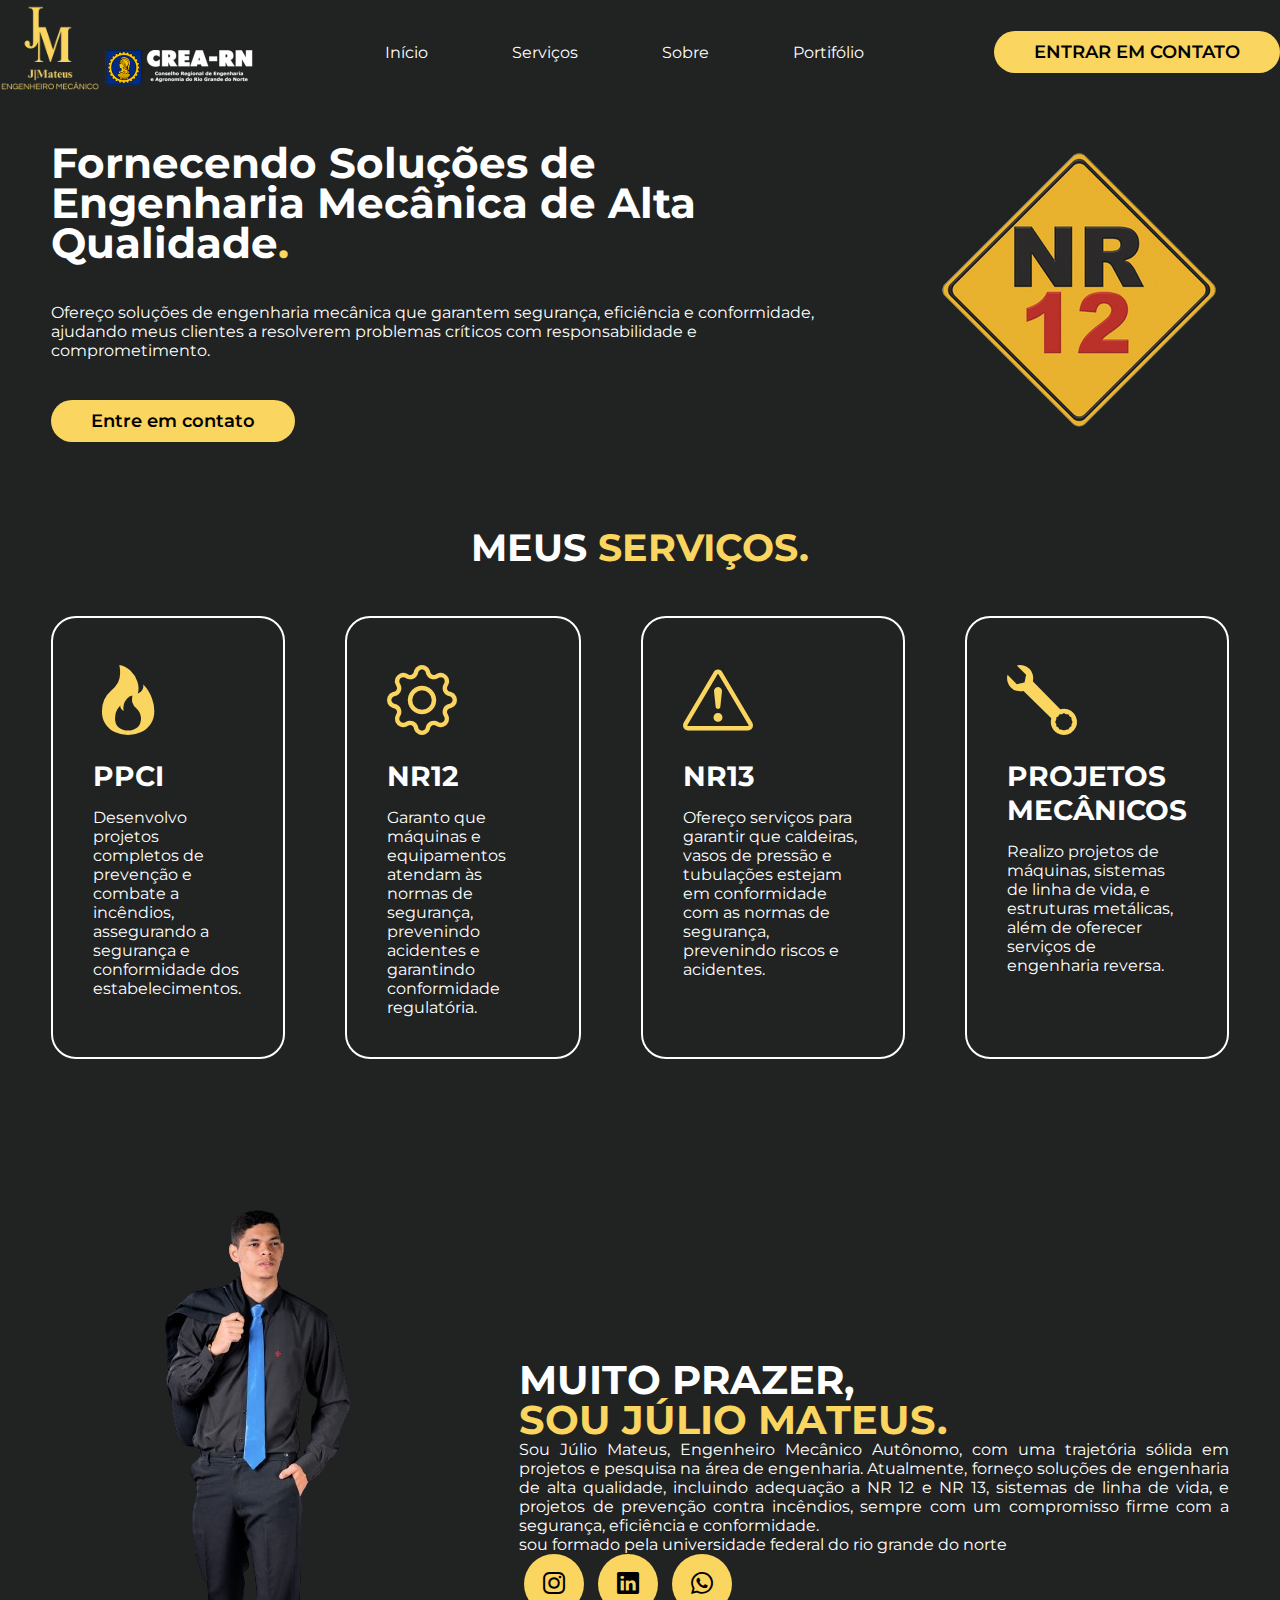
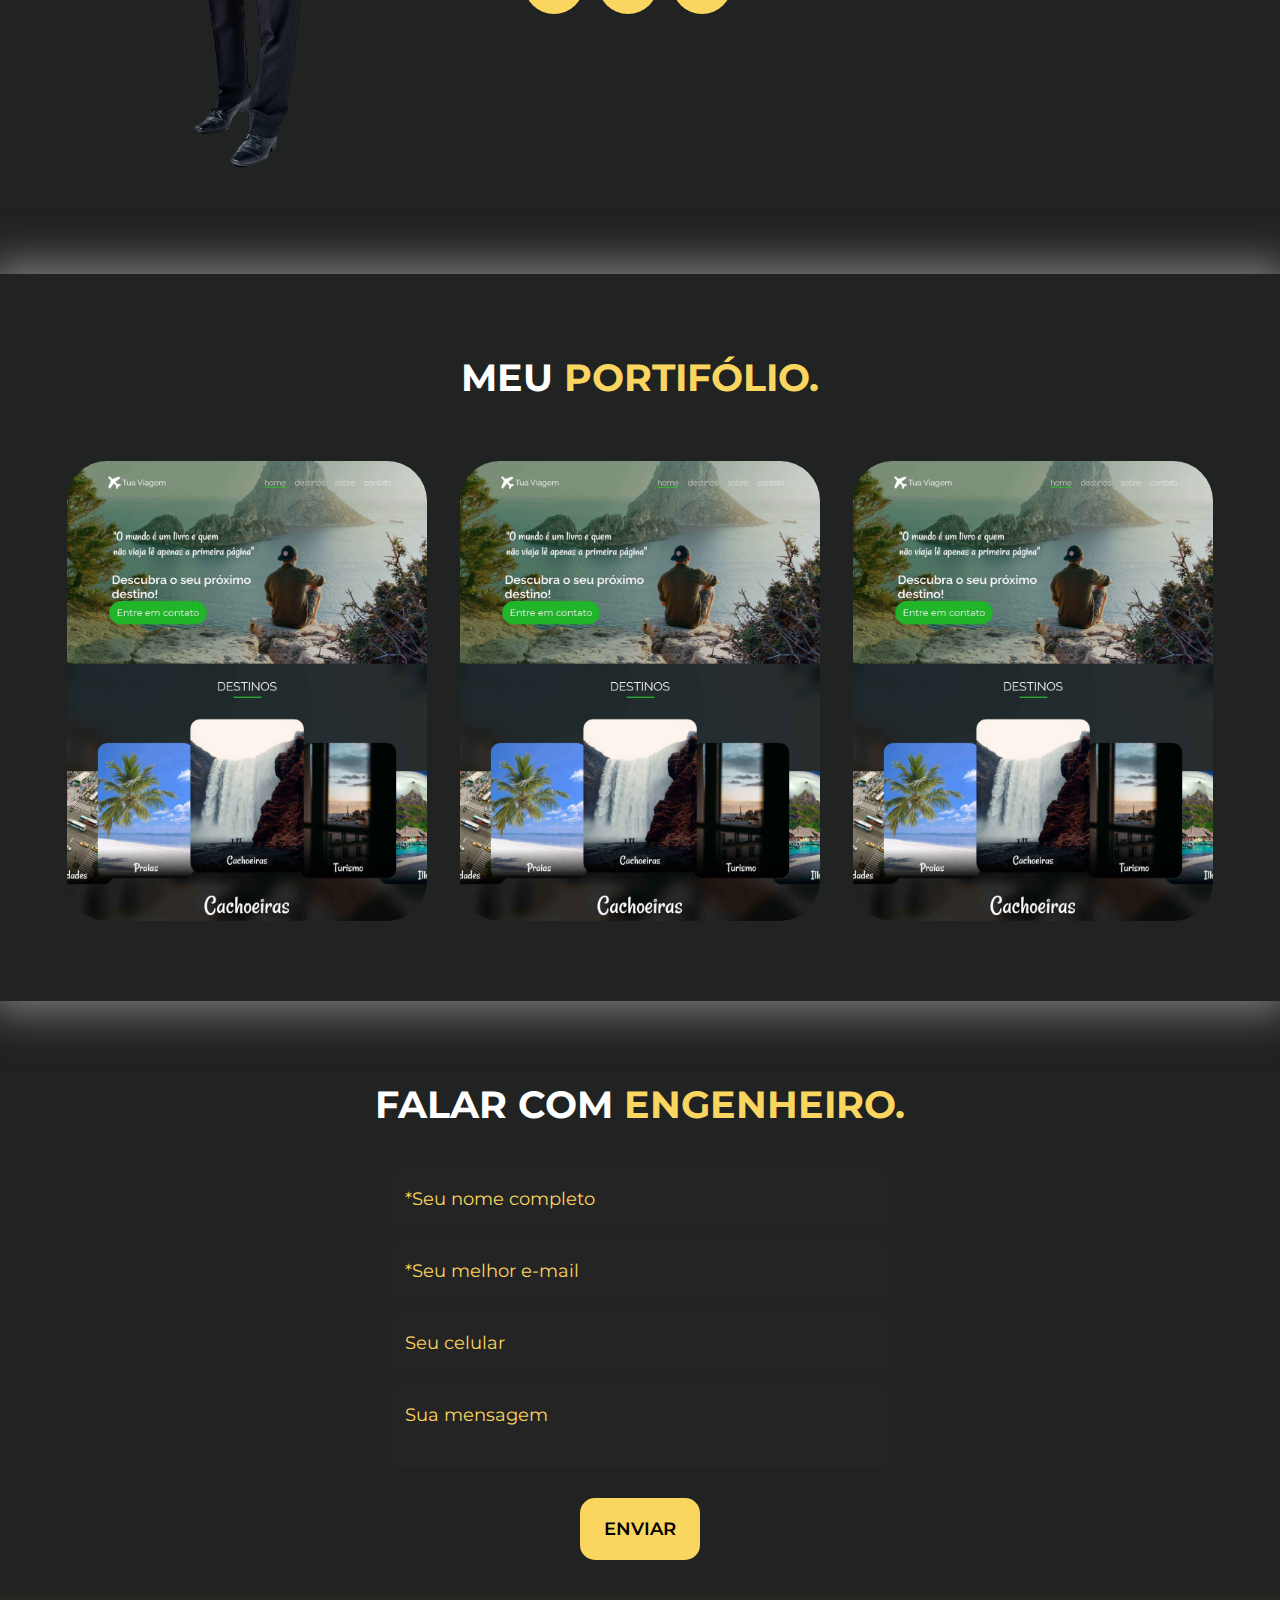
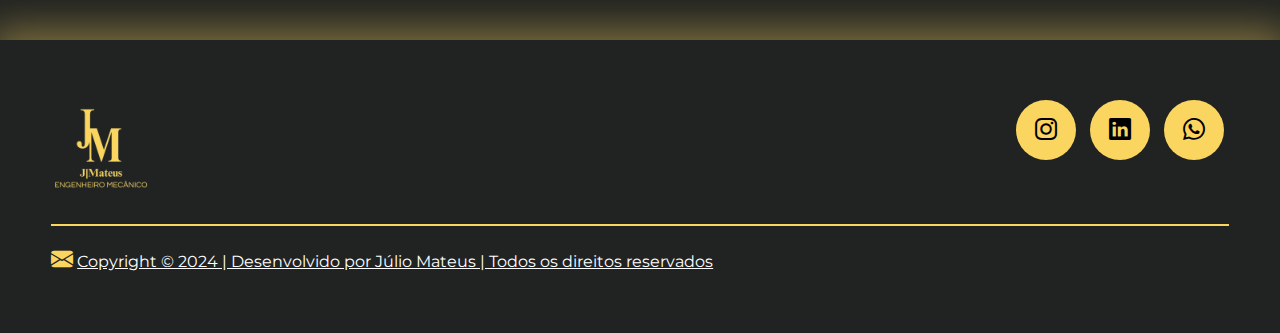
==== index.html @ b4b7c7a4 "upload de arquivos do site" ====
<!DOCTYPE html>
<html lang="pt-br">
<head>
    <meta charset="UTF-8">
    <meta name="viewport" content="width=device-width, initial-scale=1.0">
    <!-- GOOGLE FONTS -->
    <link rel="preconnect" href="https://fonts.googleapis.com">
    <link rel="preconnect" href="https://fonts.gstatic.com" crossorigin>
    <link href="https://fonts.googleapis.com/css2?family=Montserrat:ital,wght@0,100..900;1,100..900&display=swap" rel="stylesheet">
    <link rel="shotcut icon" href="images/logo.png">

    <!-- FIM GOOGLE FONTS-->
    <!-- BOOTSTRAP ICONS-->
    <link rel="stylesheet" href="https://cdn.jsdelivr.net/npm/bootstrap-icons@1.11.3/font/bootstrap-icons.min.css">
    <!-- FIM BOOTSTRAP ICONS-->




    <link rel="stylesheet" href="style.css">
    <title>Engenheiro julio</title>
</head>
<body>
    <header>
        <div class="interface">
            <div class="logo">
                <a href="#">
                    <img src="images/logo.png" alt="Logo de engenheiro julio" width="100px">
                </a>
                <a href="#">
                    <img src="images/logocreabranca.png" alt="crea" width="150px">
                </a>


            </div><!--logo-->


            <nav class = "menu-desktop">
                <ul>
                    <li><a href="#INICIO">Início</a></li>
                    <li><a href="#SERVICOS">Serviços</a></li>
                    <li><a href="#SOBRE">Sobre</a></li>
                    <li><a href="#PORTIFOLIO">Portifólio</a></li>
                    

                </ul>


            </nav>
            <div class="btn-contato">

                <a href="https://wa.me/5584988782069">

                    <button>ENTRAR EM CONTATO</button>
                </a>
                
            </div>


        </div><!--!interface-->
    </header>


    <main>

        
        <section class="topo-do-site" id="INICIO">

            <div class="interface">
                <div class="flex">
                    <div class="txt-topo-site">
                        <h1>Fornecendo Soluções de Engenharia Mecânica de Alta Qualidade<span>.</span></h1>
                        <p>Ofereço soluções de engenharia mecânica que garantem segurança, eficiência e conformidade,
                             ajudando meus clientes a resolverem problemas críticos com responsabilidade e comprometimento.</p>

                        <div class="btn-contato">
                            <a href="contato_forms.html">


                                <button>Entre em contato</button>
                            </a>
                        </div> <!-- btn contato-->




                    </div><!-- txt topo site-->
                    <div class="img-topo-site">

                        <img src="images/engenheiro.png" alt="">
                    </div> <!-- img topo site-->



                </div> <!--flex-->


            </div><!-- interface-->
            
        </section> <!-- section topo do site-->

        <section class="especialidades" id="SERVICOS">
            <div class="interface">
                <h2 class="titulo">MEUS <span>SERVIÇOS.</span></h2>
                <div class="flex">
                    <div class="especialidades-box">
                        <i class="bi bi-fire"></i>
                        <h3>PPCI</h3>
                        <p>Desenvolvo projetos completos de prevenção e combate a incêndios, assegurando a segurança e conformidade dos estabelecimentos.</p>
                    </div><!--especialidades-box-->

                    <div class="especialidades-box">
                        <i class="bi bi-gear"></i>
                        <h3>NR12</h3>
                        <p>Garanto que máquinas e equipamentos atendam às normas de segurança, prevenindo acidentes e garantindo conformidade regulatória.</p>
                    </div><!--especialidades-box-->

                    <div class="especialidades-box">
                        <i class="bi bi-exclamation-triangle"></i>
                        <h3>NR13</h3>
                        <p>Ofereço serviços para garantir que caldeiras, vasos de pressão e tubulações estejam em conformidade com as normas de segurança, prevenindo riscos e acidentes.</p>
                    </div><!--especialidades-box-->

                    <div class="especialidades-box">
                        <i class="bi bi-wrench"></i>
                        <h3>PROJETOS MECÂNICOS</h3>
                        <p>Realizo projetos de máquinas, sistemas de linha de vida, e estruturas metálicas, além de oferecer serviços de engenharia reversa.</p>
                    </div><!--especialidades-box-->

                </div><!--flex-->
            </div><!--interface-->
        </section><!--section especialidades-->

        <section class="sobre" id="SOBRE">
            <div class="interface">
                <div class="flex">
                    <div class="img-sobre">

                        <img src="images/engenheiro - Copia.png" alt="">
                    </div>


                    <div class="txt-sobre">
                        <h2>MUITO PRAZER, <span> SOU JÚLIO MATEUS.</span></h2>
                        <P>Sou Júlio Mateus, Engenheiro Mecânico Autônomo, com uma trajetória sólida 
                            em projetos e pesquisa na área de engenharia. Atualmente, forneço soluções
                             de engenharia de alta qualidade, incluindo adequação a NR 12 e NR 13, 
                             sistemas de linha de vida, e projetos de prevenção contra incêndios,
                              sempre com um compromisso firme com a segurança, eficiência e conformidade.

                        </P>

                        <p>
                            sou formado pela universidade federal do rio grande 
                            do norte
                        </p>
                        <div class="btn-social">
                            <a href="https://www.instagram.com/julio_mateus_/"><button><i class="bi bi-instagram"></i></button></a>
                            <a href="https://www.linkedin.com/in/julio-mateus555/"><button><i class="bi bi-linkedin"></i></i></button></a>
                            <a href="https://wa.me/5584988782069"><button><i class="bi bi-whatsapp"></i></button></a>
                        </div>
                    </div><!--txt sobre-->

                </div><!-- flex -->
            </div><!-- interfacec -->
        </section><!-- sobre -->

        <section class="portifolio" id="PORTIFOLIO">
            <div class="interface">
                <h2 class="titulo">MEU <span>PORTIFÓLIO.</span></h2>
                <div class="flex">
                    <div class="img-port" style="background-image: url(images/imagem.jpg);">
                        <div class="overlay">Projeto 1</div>
                    </div>
                    <div class="img-port" style="background-image: url(images/imagem.jpg);">
                        <div class="overlay">Projeto 2</div>
                    </div>
                    <div class="img-port" style="background-image: url(images/imagem.jpg);">
                        <div class="overlay">Projeto 3</div>
                    </div>

                    

                </div><!--flex-->

            </div><!--interface-->
        </section><!--portifolio-->

        <section class="formulario">
            <div class="interface">
                <h2 class="titulo">FALAR COM <span>ENGENHEIRO.</span></h2>
                <!-- <form action="https://api.staticforms.xyz/submit" method="post"> -->
                <form action="https://formsubmit.co/juliodev555@gmail.com" method="POST">
                    
                    <input type="name" name="nome" id="" placeholder="*Seu nome completo" required>
                    <input type="email" name="email" id="" placeholder="*Seu melhor e-mail" required>
                    <input type="text" name="celular" id="" placeholder="Seu celular">
                    <textarea name="mensagem" id="" placeholder="Sua mensagem"></textarea>
                    <div class="btn-enviar"><input type="submit" value="ENVIAR"></div>

                    <!-- <input type="hidden" name="accessKey" value="3f8854d4-25dc-4fc2-8181-4c9c57c3ec31"> Required -->
                    <!-- <input type="hidden" name="redirectTo" value="file:///C:/Users/Julio/Desktop/PORTIFOLIO/index.html"> Optional -->
                
                </form>



            </div><!--interface-->


        </section><!--formulario-->


    </main>

    <footer>
        <div class="interface">
            <div class="line-footer">
                <div class="flex">
                    <div class="logo-footer">
                        <a href="#INICIO" class="scroll-to-top">
                            <img src="images/logo.png" alt="" width="100px">

                        </a>
                        
                    </div><!--logo footer-->
                    <div class="btn-social">
                        <a href="https://www.instagram.com/julio_mateus_/"><button><i class="bi bi-instagram"></i></button></a>
                        <a href="https://www.linkedin.com/in/julio-mateus555/"><button><i class="bi bi-linkedin"></i></i></button></a>
                        <a href="https://wa.me/5584988782069?text=Olá, poderia me falar sobre projetos?"><button><i class="bi bi-whatsapp"></i></button></a>

                    </div><!--btn social-->
                </div><!--felx-->


            </div><!--line footer-->
            <div class="line-footer borda">
                <p><i class="bi bi-envelope-fill"></i> <a href="mailto:juliodev555@gmail.com">Copyright © 2024 | Desenvolvido por Júlio Mateus | Todos os direitos reservados</a></p>

            </div><!--line footer-->

        </div><!--interface-->
    </footer>
</body>
</html>
---- style.css ----
/* ESTILO GERAL --- */



* {


    margin: 0;
    padding: 0;
    box-sizing: border-box;
    font-family: "Montserrat", sans-serif;
    /* 
    // <uniquifier>: Use a unique and descriptive class name
// <weight>: Use a value from 100 to 900

.montserrat-<uniquifier> {
  font-family: "Montserrat", sans-serif;
  font-optical-sizing: auto;
  font-weight: <weight>;
  font-style: normal;
}
 */

 
}




html{
    scroll-behavior: smooth;
}

body {

    background-color: #212322;
    height: 100vh;

}

.interface {
    max-width: 1280px;
    margin: 0 auto;

}

.flex {
    display: flex;
}

.btn-contato button {
    padding: 10px 40px;
    font-size: 18px;
    font-weight: 600;
    background-color: #FAD560;
    border: 0;
    border-radius: 30px;
    cursor: pointer;
    transition: .2s;

}

h2.titulo {
    color: #fff;
    font-size: 38px;
    text-align: center;
}

h2.titulo span {
    color: #FAD560;
}

button:hover,
form .btn-enviar input[type=submit]:hover {

    box-shadow: 0px 0px 8px #FAD560;
    transform: scale(1.05);
}


/* ESTILO DO CABEÇALHO */

header {

    /* padding: 40px;
    position: fixed;
    border: #fff;
    z-index: 1000;
    box-shadow: 0 0 40px 10px #FAD56074;
    overflow: hidden; */

    top: 0;
    left: 0;
    width: 100%;
    background-color: #212322;
    position: fixed;
    z-index: 1000;
    /* box-shadow: 0 0 40px #fff; */
}

main {
    padding-top: 100px; /* Ajuste este valor para corresponder à altura do seu cabeçalho */
}

header>.interface {
    display: flex;
    align-items: center;
    justify-content: space-between;

}

header a {
    /* color: #7d7d7d; */
    color: #fff;
    text-decoration: none;
    display: inline-block;
    transition: .2s;

}

header a:hover {
    color: #fff;
    transform: scale(1.05);
}


header nav ul {
    list-style-type: none;
    /* color: #fff; */
}

header nav ul li {
    display: inline-block;
    padding: 0 40px;
    /* color: #fff; */
}



/* ESTILO DO TOPO DO SITE */


section.topo-do-site {
    padding: 40px 4%;
    scroll-margin-top: 100px;   /* Ajuste este valor para corresponder à altura do seu cabeçalho */
}

section.topo-do-site .flex {
    align-items: center;
    justify-content: center;
    gap: 90px;
}

.topo-do-site h1 {
    color: #fff;
    font-size: 42px;
    line-height: 40px;
}

.topo-do-site .txt-topo-site h1 span {
    color: #FAD560;
}

.topo-do-site .txt-topo-site p {
    color: #fff;
    margin: 40px 0px;

}


.topo-do-site .img-topo-site img {
    position: relative;
    animation: flutuar 2s ease-in-out infinite alternate;
}

@keyframes flutuar {
    0% {
        top: 0;

    }

    100% {
        top: 30px;
    }
}


/* ESTILO DAS ESPECIALIDADES */

section.especialidades {
    padding: 40px 4%;
    scroll-margin-top: 100px;   /* Ajuste este valor para corresponder à altura do seu cabeçalho */
}

section.especialidades .flex {
    gap: 60px;

}

.especialidades .especialidades-box {
    color: #fff;
    padding: 40px;
    border: 2px solid #fff;
    border-radius: 25px;
    margin-top: 45px;
    transition: .2s;
}

/* 
.especialidades .especialidades-box :hover{
    transform: scale(1.05);
    box-shadow: 0 0 8px #ffffff78;
}
 */

.especialidades .especialidades-box i {
    font-size: 70px;
    color: #FAD560;

}

.especialidades .especialidades-box h3 {
    font-size: 28px;
    margin: 15px 0;

}

/* ESTILO DO SOBRE */
section.sobre {
    padding: 80px 4%;
    scroll-margin-top: 100px;   /* Ajuste este valor para corresponder à altura do seu cabeçalho */
}

section.sobre .flex {
    align-items: center;
    gap: 60px;

}

.sobre .txt-sobre {
    color: #fff;
}

.sobre .txt-sobre h2 {
    font-size: 40px;
    line-height: 40px;
    margin-bottom: 30 px;
}

.sobre .txt-sobre h2 span {
    color: #FAD560;
    display: block;
}

.sobre .txt-sobre p {
    /* margin: 20px; */
    text-align: justify;
}

.btn-social button {
    width: 60px;
    height: 60px;
    border-radius: 30px;
    border: none;
    background-color: #FAD560;
    font-size: 22px;
    cursor: pointer;
    margin: 0 5px;
    transition: .2s;
}


/* ESTILO DO PORTIFOLIO */

section.portifolio {
    padding: 80px 4%;
    box-shadow: 0 0 40px 10px #7d7d7d;
    scroll-margin-top: 100px;   /* Ajuste este valor para corresponder à altura do seu cabeçalho */
}

section.portifolio .flex {
    justify-content: space-around;
    margin-top: 60px;
}

.img-port {
    width: 360px;
    height: 460px;
    background-color: #FAD560;
    background-size: cover;
    background-position: 100% 0%;
    transition: 8s;
    cursor: pointer;
    border-radius: 40px;
    position: relative;

}

.img-port:hover {
    background-position: 100% 100%;
}

.overlay {
    position: absolute;
    top: 0;
    left: 0;
    width: 100%;
    height: 100%;
    background-color: #FAD56074;
    border-radius: 40px;
    display: flex;
    align-items: center;
    justify-content: center;
    font-size: 24px;
    font-weight: 600;
    color: #fff;
    opacity: 0;
    transition: .5s;
}

.overlay:hover {
    opacity: 1;
}

/* ESTILO DO FORMULARIO DE CONTATO */

section.formulario {
    padding: 80px 4%;

}

form {
    max-width: 500px;
    margin: 0 auto;
    display: flex;
    justify-content: center;
    flex-direction: column;
    gap: 10px;
    margin-top: 40px;

}

form input,
form textarea {
    width: 100%;
    background-color: #242424;
    /* background-color: #FAD560; */
    border: 0;
    outline: 0;
    padding: 20px 15px;
    border-radius: 15px;
    color: #fff;
    font-size: 18px
}

form textarea {
    resize: none;
    max-height: 200px;
    /* altura do campo de mensagem */
}

form textarea::placeholder{
    color: #FAD560
}

form input::placeholder {
    color: #FAD560;
}

form .btn-enviar {
    margin-top: 20px;
    text-align: center;
    
}

form .btn-enviar input[type=submit] {
    width: 120px;
    background-color: #FAD560;
    color: black;
    font-weight: 600;
    cursor: pointer;
    transition: 2s;

}

/* ESTILO DO RODAPÉ */

footer {
    padding: 40px 4%;
    box-shadow: 0 0 40px 10px #FAD56074;
}

footer .flex {
    justify-content: space-between;
}

footer .line-footer {
    padding: 20px 0;
    /* border-bottom: 2px solid #FAD560; */
}

.borda {
    border-top: 2px solid #FAD560;
}

/* footer .line-footer p{
    justify-content: center;
} */
footer .line-footer p i {
    color: #FAD560;
    font-size: 22px;
}

footer .line-footer p a {
    color: #fff;

}


@media screen and (max-width: 1020px) {
    /* CLASSES GERAIS */

    .flex {
        flex-direction: column;
    }



    .topo-do-site .flex {
        flex-direction: column-reverse;
    }

    h2.titulo {
        font-size: 30px;
        line-height: 34px;

    }

    /* CABEÇALHO */
    .menu-desktop,
    .btn-contato {
        display: none;

    }

    /* topo dp site */
    section.topo-do-site .flex {
        gap: 40px;
    }

    section.topo-do-site {
        padding: 20px 8%;
    }

    .topo-do-site h1 {
        color: #fff;
        font-size: 30px;

    }

    .topo-do-site .img-topo-site img {
        width: 100%;
    }

    /* ESTILO DAS ESPECIALIDADES */

    section.especialidades {
        padding: 40px 8%;
    }

    /* ESTILO DO SOBRE */
    section.sobre {
        padding: 80px 8%;
    }

    .sobre .txt-sobre h2 {
        font-size: 34px;
        line-height: 35px;
        text-align: center;
    }
    .btn-social{
        text-align: center;
    }

    .img-sobre img{
        width: 100%;
    }

    /* portifolio */
    section.portifolio {
        padding: 80px 8%;
    }

    .img-port {
        width: 100%;
        max-width: 360px;
        margin: 0 auto;
    }

    section.portifolio .flex {
        gap: 60px;
    }

    /* RODAPÉ */
    footer .flex{
        flex-direction: column;
        gap: 30px;
    }
    footer .line-footer{
        text-align: center;
    }

}
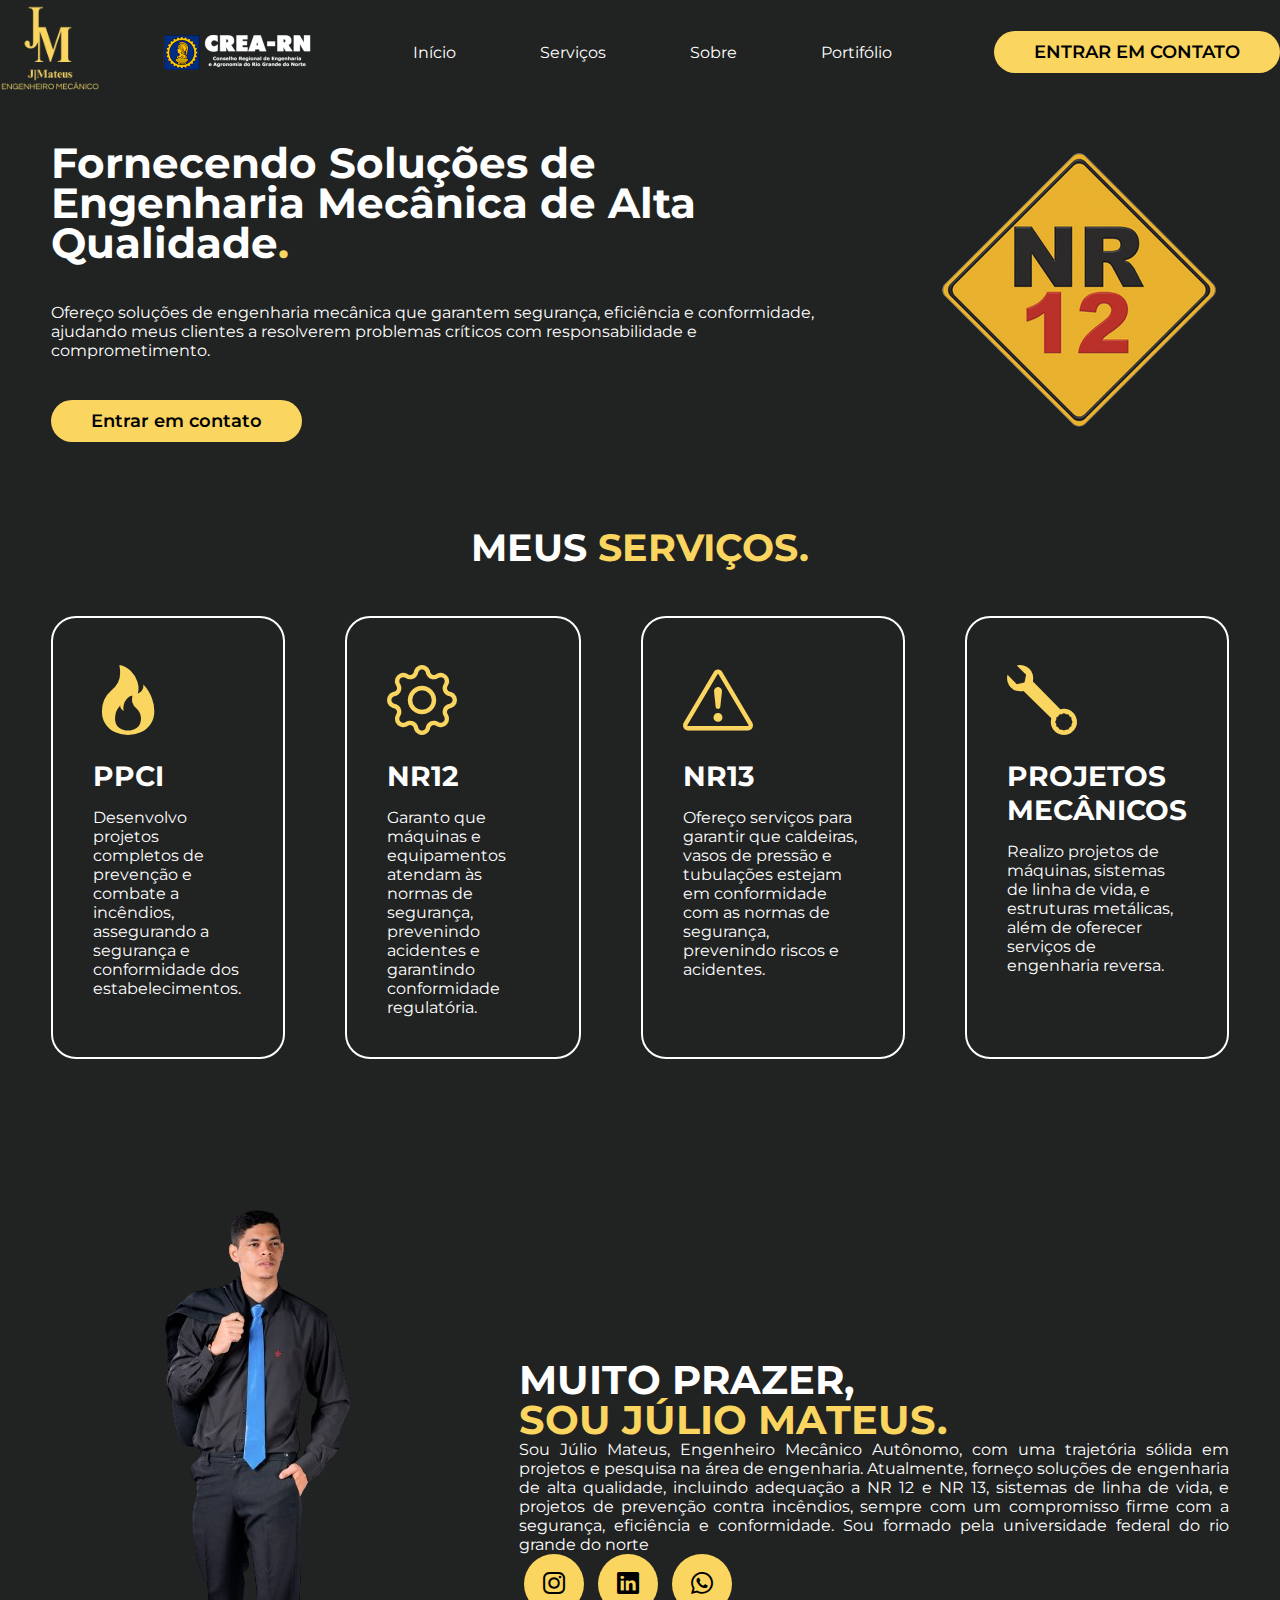
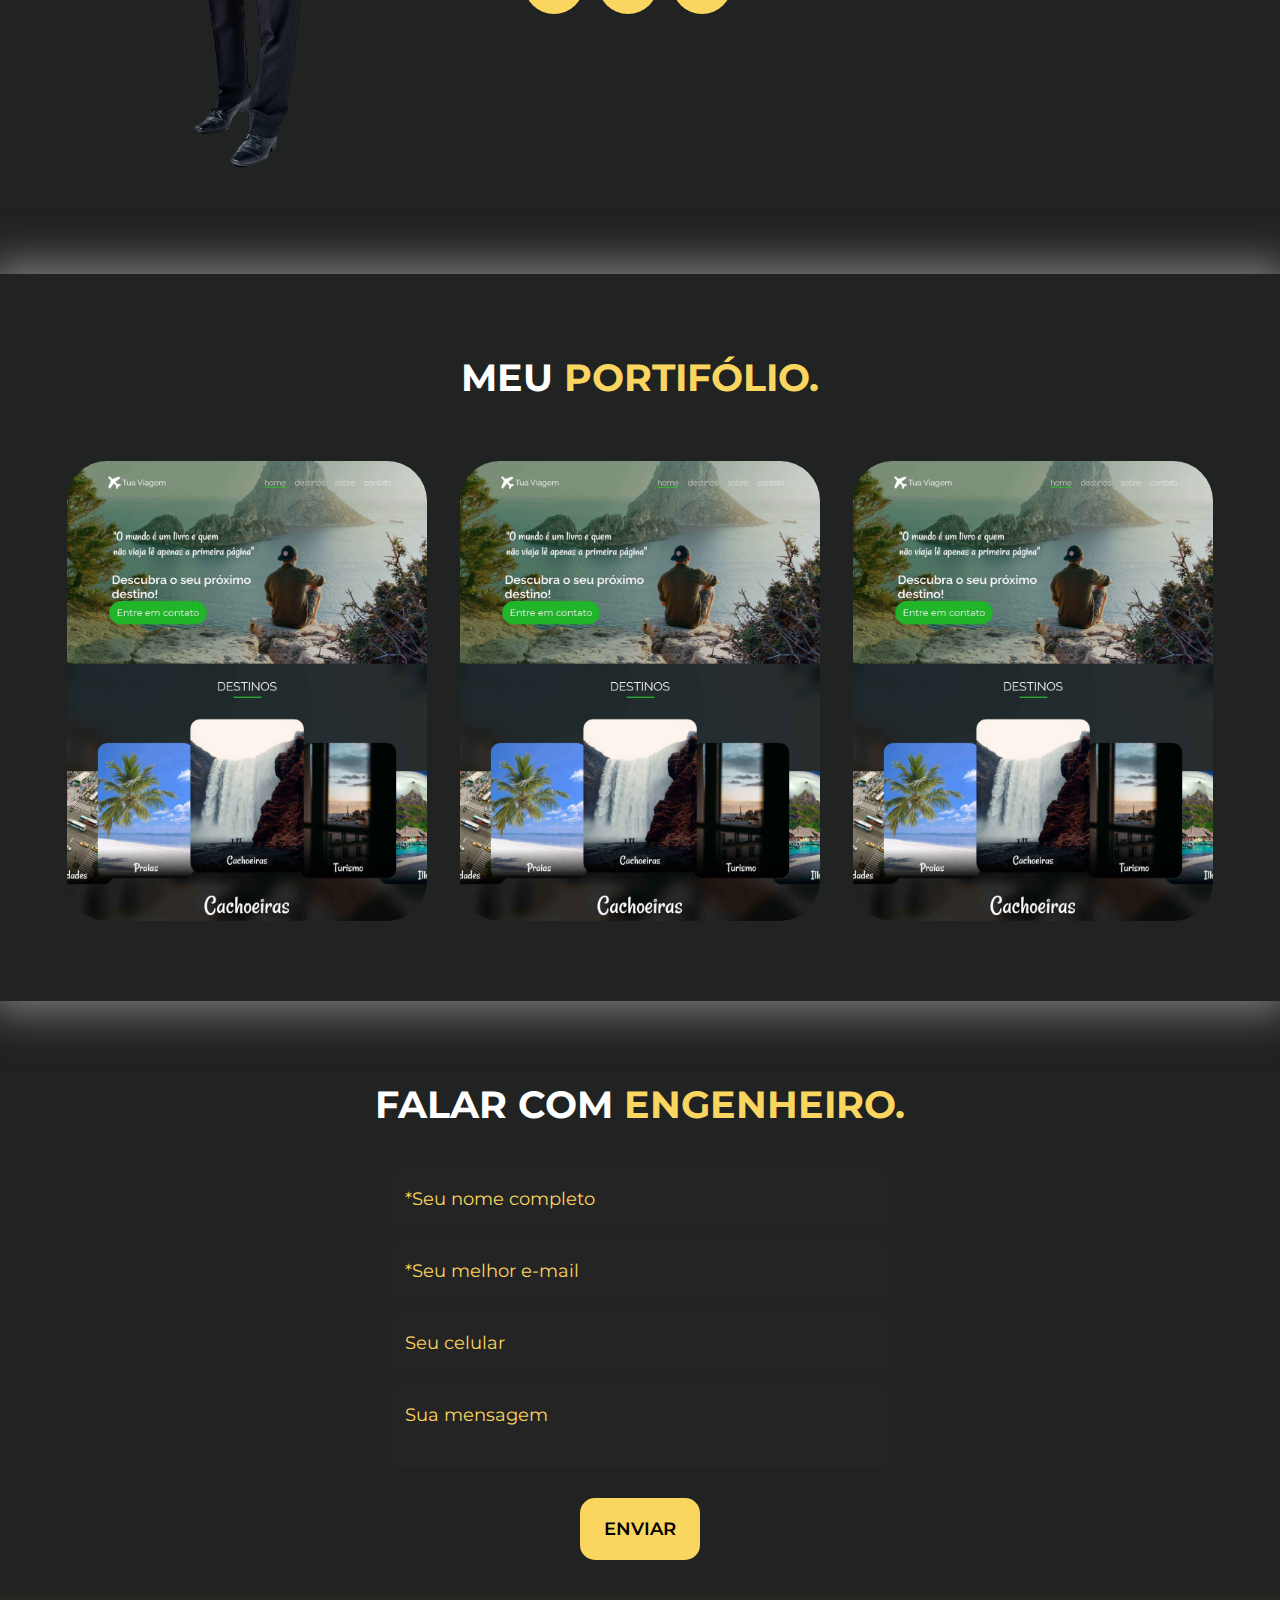
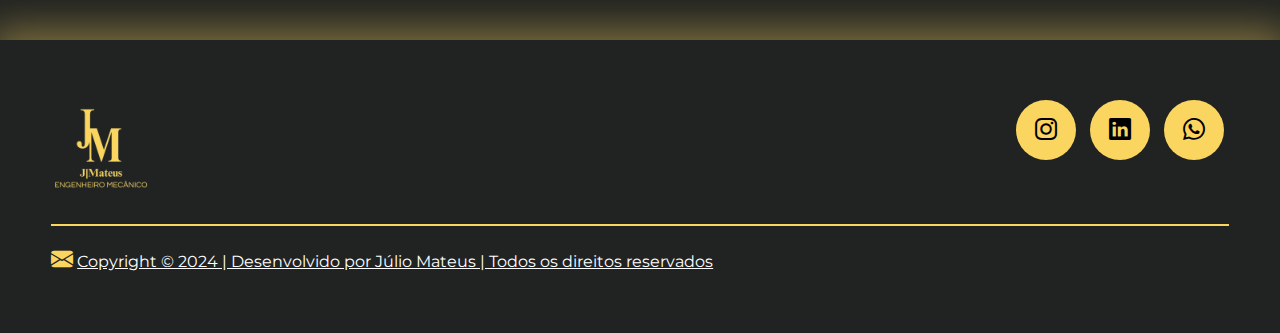
==== commit d65f1474: "Update index.html" ====
--- a/index.html
+++ b/index.html
@@ -27,12 +27,18 @@
                 <a href="#">
                     <img src="images/logo.png" alt="Logo de engenheiro julio" width="100px">
                 </a>
+                <!-- <a href="#">
+                    <img src="images/logocreabranca.png" alt="crea" width="150px">
+                </a> -->
+            </div><!--logo-->
+            <div class="logo-crea">
                 <a href="#">
                     <img src="images/logocreabranca.png" alt="crea" width="150px">
                 </a>
 
 
             </div><!--logo-->
+
 
 
             <nav class = "menu-desktop">
@@ -77,7 +83,7 @@
                             <a href="contato_forms.html">
 
 
-                                <button>Entre em contato</button>
+                                <button>Entrar em contato</button>
                             </a>
                         </div> <!-- btn contato-->
 
@@ -147,12 +153,7 @@
                              de engenharia de alta qualidade, incluindo adequação a NR 12 e NR 13, 
                              sistemas de linha de vida, e projetos de prevenção contra incêndios,
                               sempre com um compromisso firme com a segurança, eficiência e conformidade.
-
-                        </P>
-
-                        <p>
-                            sou formado pela universidade federal do rio grande 
-                            do norte
+                            Sou formado pela universidade federal do rio grande do norte
                         </p>
                         <div class="btn-social">
                             <a href="https://www.instagram.com/julio_mateus_/"><button><i class="bi bi-instagram"></i></button></a>
@@ -191,6 +192,7 @@
                 <h2 class="titulo">FALAR COM <span>ENGENHEIRO.</span></h2>
                 <!-- <form action="https://api.staticforms.xyz/submit" method="post"> -->
                 <form action="https://formsubmit.co/juliodev555@gmail.com" method="POST">
+
                     
                     <input type="name" name="nome" id="" placeholder="*Seu nome completo" required>
                     <input type="email" name="email" id="" placeholder="*Seu melhor e-mail" required>
@@ -198,8 +200,8 @@
                     <textarea name="mensagem" id="" placeholder="Sua mensagem"></textarea>
                     <div class="btn-enviar"><input type="submit" value="ENVIAR"></div>
 
-                    <!-- <input type="hidden" name="accessKey" value="3f8854d4-25dc-4fc2-8181-4c9c57c3ec31"> Required -->
-                    <!-- <input type="hidden" name="redirectTo" value="file:///C:/Users/Julio/Desktop/PORTIFOLIO/index.html"> Optional -->
+                    <!-- <input type="hidden" name="accessKey" value="3f8854d4-25dc-4fc2-8181-4c9c57c3ec31"> -->
+                    <!-- <input type="hidden" name="redirectTo" value="https://engenheirojulio.com.br"> -->
                 
                 </form>
 
@@ -242,4 +244,4 @@
         </div><!--interface-->
     </footer>
 </body>
-</html>+</html>
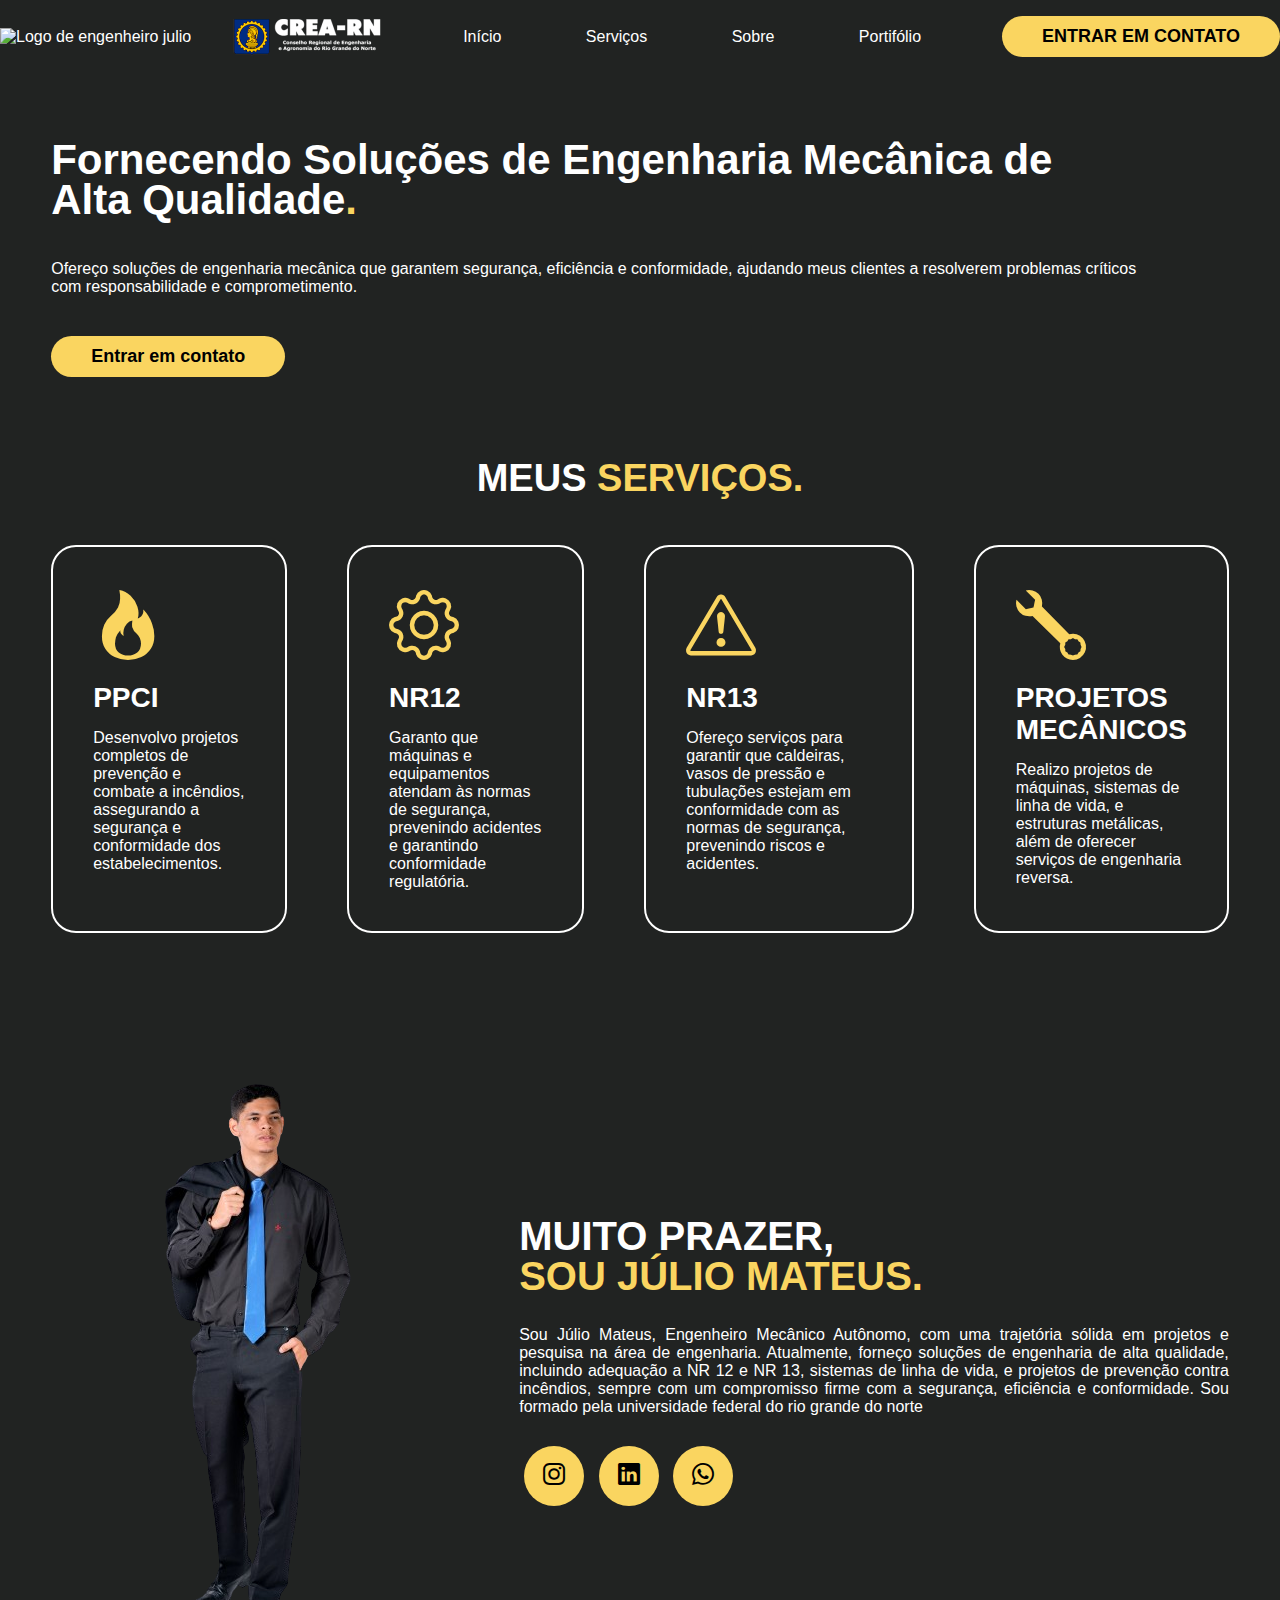
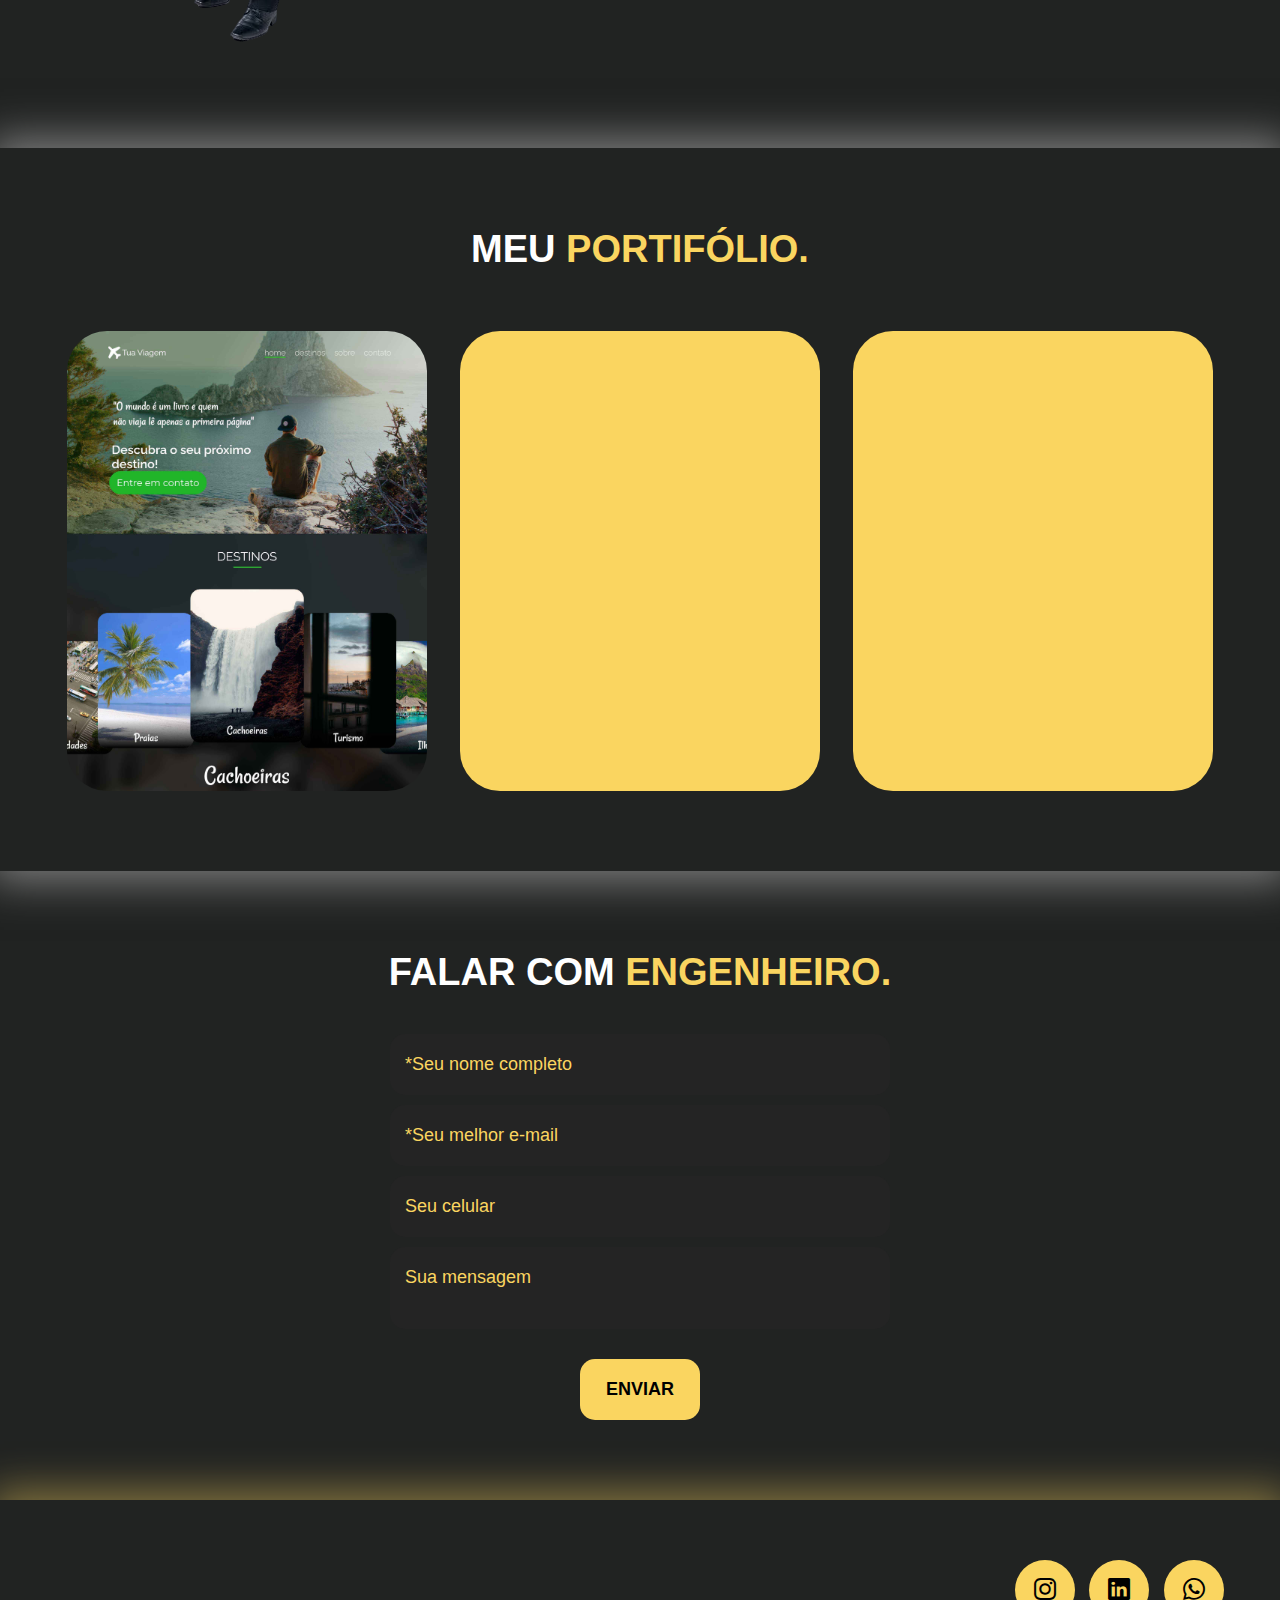
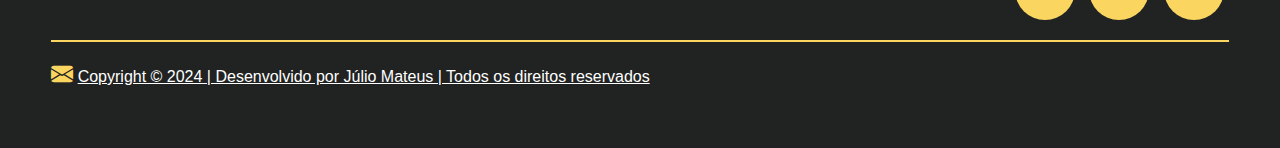
==== commit 12a818fb: "Update index.html" ====
--- a/index.html
+++ b/index.html
@@ -6,10 +6,10 @@
     <!-- GOOGLE FONTS -->
     <link rel="preconnect" href="https://fonts.googleapis.com">
     <link rel="preconnect" href="https://fonts.gstatic.com" crossorigin>
-    <link href="https://fonts.googleapis.com/css2?family=Montserrat:ital,wght@0,100..900;1,100..900&display=swap" rel="stylesheet">
-    <link rel="shotcut icon" href="images/logo.png">
+    <link href="https://fonts.googleapis.com/css2?family=Merriweather:wght@300&display=swap" rel="stylesheet">
 
     <!-- FIM GOOGLE FONTS-->
+    <link rel="shotcut icon" href="images/logo2.png">
     <!-- BOOTSTRAP ICONS-->
     <link rel="stylesheet" href="https://cdn.jsdelivr.net/npm/bootstrap-icons@1.11.3/font/bootstrap-icons.min.css">
     <!-- FIM BOOTSTRAP ICONS-->
@@ -25,7 +25,7 @@
         <div class="interface">
             <div class="logo">
                 <a href="#">
-                    <img src="images/logo.png" alt="Logo de engenheiro julio" width="100px">
+                    <img src="images/logo2.png" alt="Logo de engenheiro julio" width="100px">
                 </a>
                 <!-- <a href="#">
                     <img src="images/logocreabranca.png" alt="crea" width="150px">
@@ -93,7 +93,7 @@
                     </div><!-- txt topo site-->
                     <div class="img-topo-site">
 
-                        <img src="images/engenheiro.png" alt="">
+                        <img src="images/engenheiro-removebg-preview.png" alt="" width="450px">
                     </div> <!-- img topo site-->
 
 
@@ -173,11 +173,11 @@
                     <div class="img-port" style="background-image: url(images/imagem.jpg);">
                         <div class="overlay">Projeto 1</div>
                     </div>
-                    <div class="img-port" style="background-image: url(images/imagem.jpg);">
-                        <div class="overlay">Projeto 2</div>
-                    </div>
-                    <div class="img-port" style="background-image: url(images/imagem.jpg);">
-                        <div class="overlay">Projeto 3</div>
+                    <div class="img-port" style="background-image: url(images/PRO01_SUB001-1.png);">
+                        <div class="overlay">NR 12</div>
+                    </div>
+                    <div class="img-port" style="background-image: url(images/imagem.png);">
+                        <div class="overlay">Projetos Mecânicos</div>
                     </div>
 
                     
@@ -221,7 +221,7 @@
                 <div class="flex">
                     <div class="logo-footer">
                         <a href="#INICIO" class="scroll-to-top">
-                            <img src="images/logo.png" alt="" width="100px">
+                            <img src="images/logo2.png" alt="" width="100px">
 
                         </a>
                         
--- a/style.css
+++ b/style.css
@@ -244,7 +244,7 @@
 .sobre .txt-sobre h2 {
     font-size: 40px;
     line-height: 40px;
-    margin-bottom: 30 px;
+    margin-bottom: 30px;
 }
 
 .sobre .txt-sobre h2 span {
@@ -255,9 +255,11 @@
 .sobre .txt-sobre p {
     /* margin: 20px; */
     text-align: justify;
+    margin-bottom: 30px
 }
 
 .btn-social button {
+    
     width: 60px;
     height: 60px;
     border-radius: 30px;
@@ -437,11 +439,16 @@
     }
 
     /* CABEÇALHO */
-    .menu-desktop,
+    /* .menu-desktop,
     .btn-contato {
         display: none;
 
-    }
+    } */
+    .menu-desktop{
+        display: none;
+
+    }
+    
 
     /* topo dp site */
     section.topo-do-site .flex {
@@ -510,4 +517,27 @@
         text-align: center;
     }
 
-}+    .btn-contato {
+        display: flex;
+        justify-content: center;
+        align-items: center;
+        margin: 20px 0;
+        margin-right: 20px;
+    }
+    
+    .btn-contato button {
+        padding: 10px 40px;
+        font-size: 14px; /* Aumentado para melhor visibilidade */
+        font-weight: 600;
+        background-color: #FAD560;
+        border: 0;
+        border-radius: 20px;
+        cursor: pointer;
+        transition: .2s;
+    }
+    .logo-crea{
+        display: none;
+
+    }
+
+}
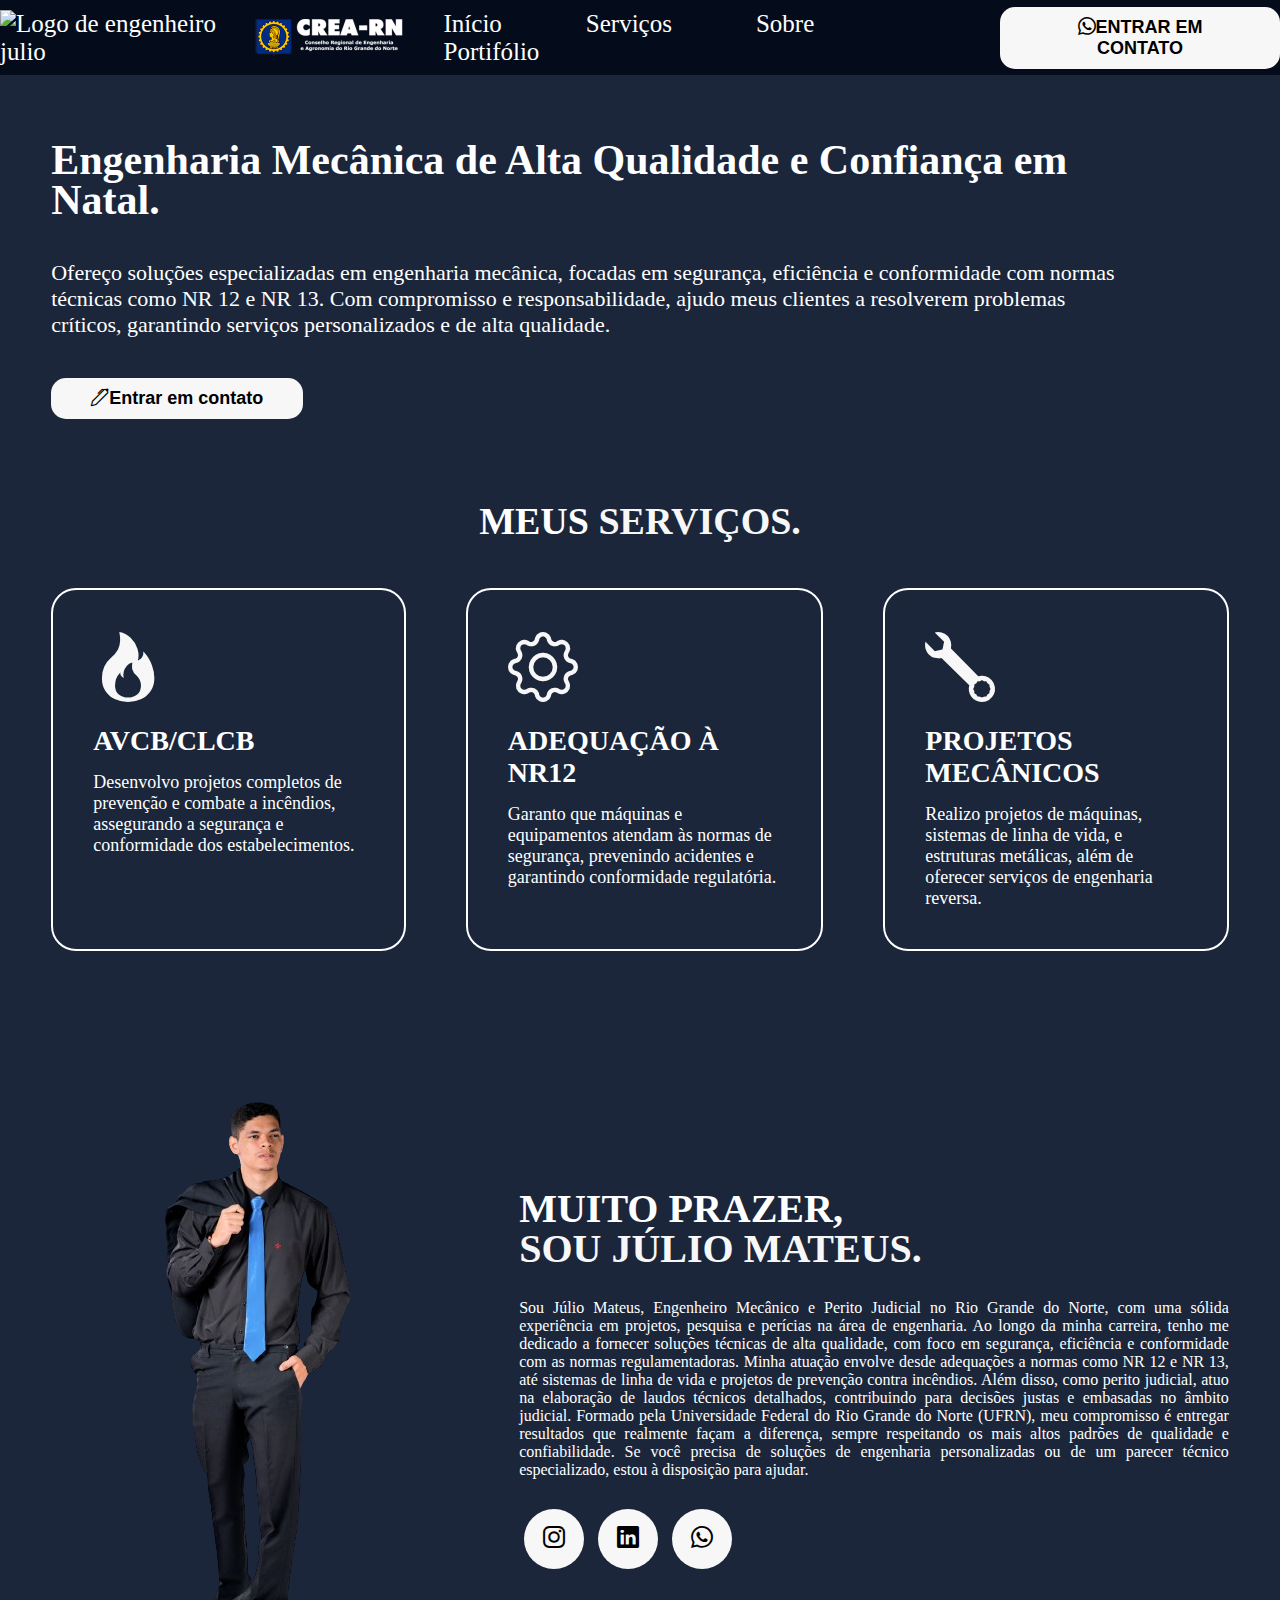
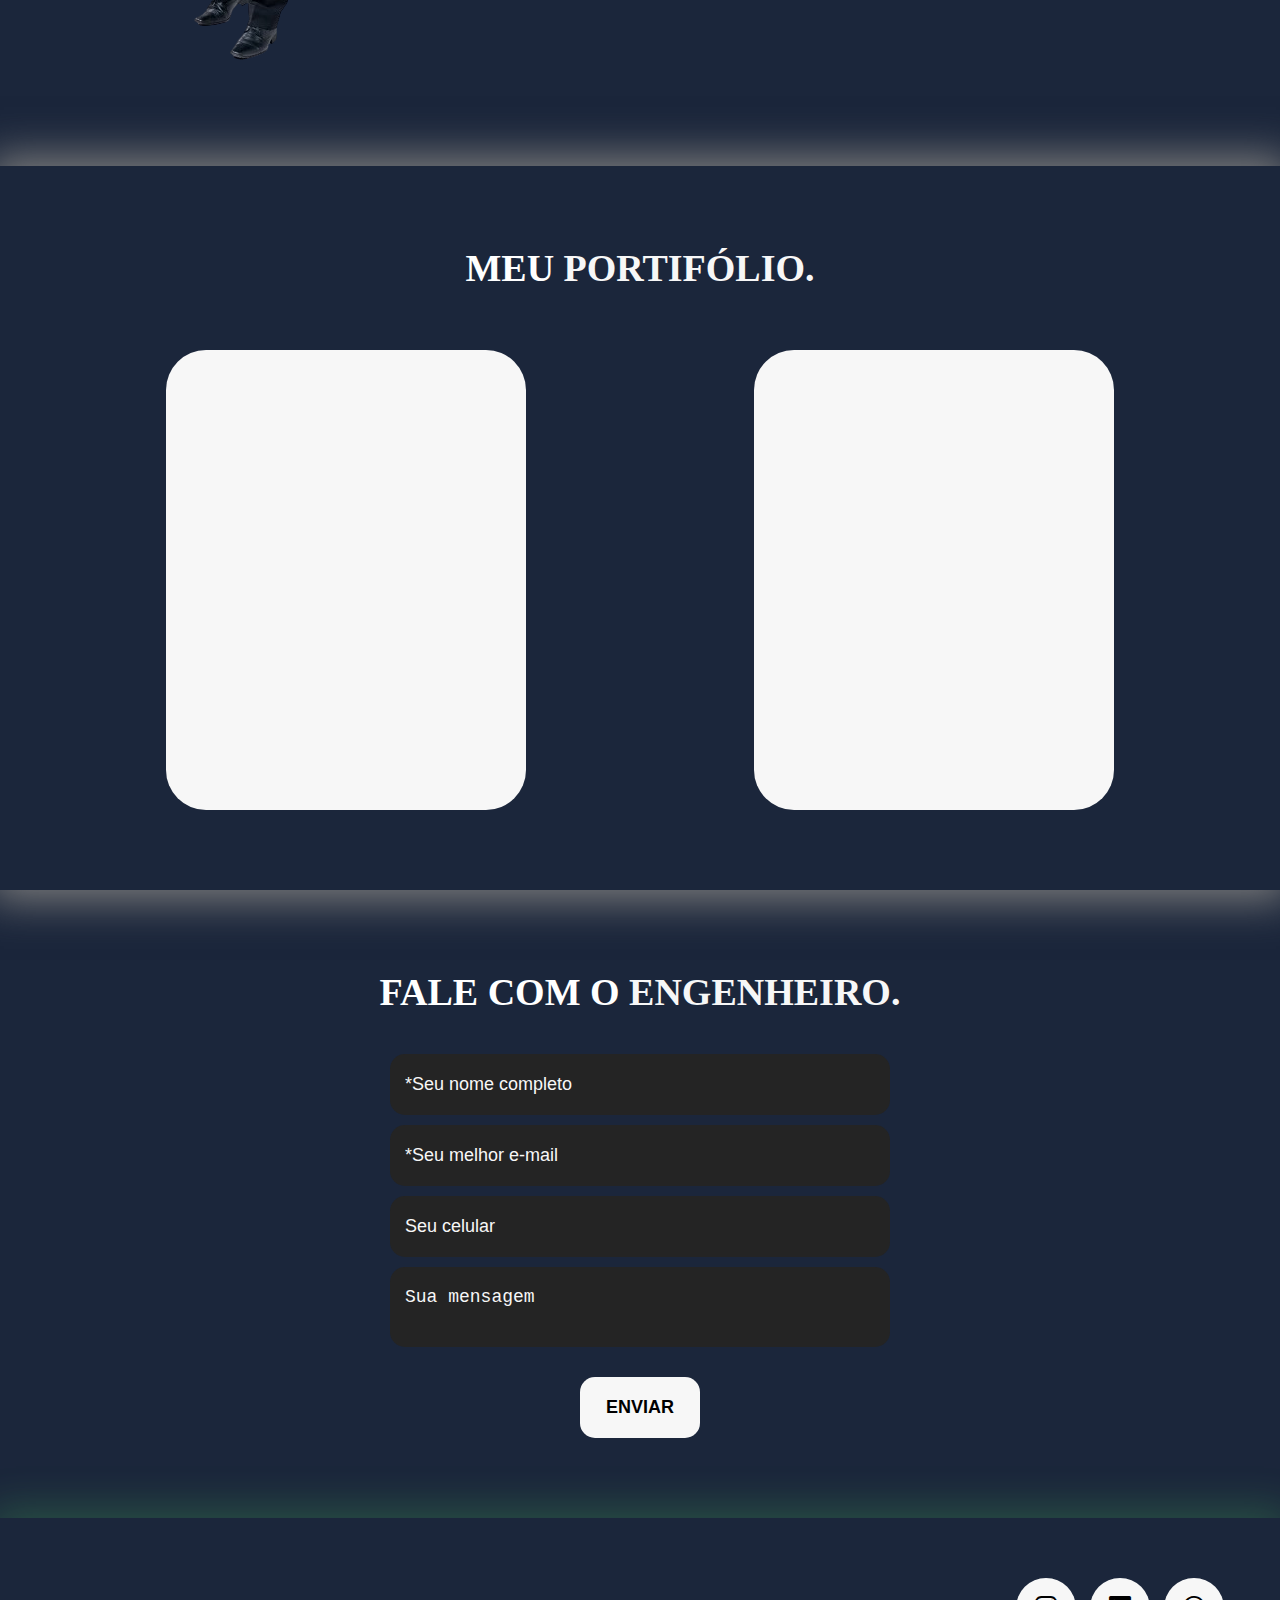
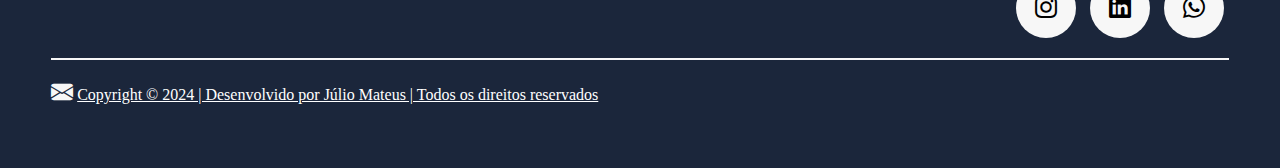
==== commit 87a801e9: "Update index.html" ====
--- a/index.html
+++ b/index.html
@@ -9,7 +9,7 @@
     <link href="https://fonts.googleapis.com/css2?family=Merriweather:wght@300&display=swap" rel="stylesheet">
 
     <!-- FIM GOOGLE FONTS-->
-    <link rel="shotcut icon" href="images/logo2.png">
+    <link rel="shotcut icon" href="images/logo-engenheiro-julio-mateus.png">
     <!-- BOOTSTRAP ICONS-->
     <link rel="stylesheet" href="https://cdn.jsdelivr.net/npm/bootstrap-icons@1.11.3/font/bootstrap-icons.min.css">
     <!-- FIM BOOTSTRAP ICONS-->
@@ -25,7 +25,7 @@
         <div class="interface">
             <div class="logo">
                 <a href="#">
-                    <img src="images/logo2.png" alt="Logo de engenheiro julio" width="100px">
+                    <img src="images/logo-engenheiro-julio-mateus.png" alt="Logo de engenheiro julio" width="100px">
                 </a>
                 <!-- <a href="#">
                     <img src="images/logocreabranca.png" alt="crea" width="150px">
@@ -57,7 +57,7 @@
 
                 <a href="https://wa.me/5584988782069">
 
-                    <button>ENTRAR EM CONTATO</button>
+                    <button> <i class="bi bi-whatsapp"></i>ENTRAR EM CONTATO</button>
                 </a>
                 
             </div>
@@ -75,15 +75,18 @@
             <div class="interface">
                 <div class="flex">
                     <div class="txt-topo-site">
-                        <h1>Fornecendo Soluções de Engenharia Mecânica de Alta Qualidade<span>.</span></h1>
-                        <p>Ofereço soluções de engenharia mecânica que garantem segurança, eficiência e conformidade,
-                             ajudando meus clientes a resolverem problemas críticos com responsabilidade e comprometimento.</p>
+                        <h1>Engenharia Mecânica de Alta Qualidade e Confiança em Natal<span>.</span></h1>
+                        <p>Ofereço soluções especializadas em engenharia mecânica, 
+                            focadas em segurança, eficiência e conformidade com normas
+                             técnicas como NR 12 e NR 13. Com compromisso e responsabilidade, 
+                             ajudo meus clientes a resolverem problemas críticos, garantindo 
+                             serviços personalizados e de alta qualidade.</p>
 
                         <div class="btn-contato">
                             <a href="contato_forms.html">
 
 
-                                <button>Entrar em contato</button>
+                                <button><i class="bi bi-pen"></i>Entrar em contato</button>
                             </a>
                         </div> <!-- btn contato-->
 
@@ -93,7 +96,7 @@
                     </div><!-- txt topo site-->
                     <div class="img-topo-site">
 
-                        <img src="images/engenheiro-removebg-preview.png" alt="" width="450px">
+                        <img src="images/Engenheiro-julio-mateus.png" alt="" width="450px">
                     </div> <!-- img topo site-->
 
 
@@ -111,21 +114,21 @@
                 <div class="flex">
                     <div class="especialidades-box">
                         <i class="bi bi-fire"></i>
-                        <h3>PPCI</h3>
+                        <h3>AVCB/CLCB</h3>
                         <p>Desenvolvo projetos completos de prevenção e combate a incêndios, assegurando a segurança e conformidade dos estabelecimentos.</p>
                     </div><!--especialidades-box-->
 
                     <div class="especialidades-box">
                         <i class="bi bi-gear"></i>
-                        <h3>NR12</h3>
+                        <h3>ADEQUAÇÃO À NR12</h3>
                         <p>Garanto que máquinas e equipamentos atendam às normas de segurança, prevenindo acidentes e garantindo conformidade regulatória.</p>
                     </div><!--especialidades-box-->
 
-                    <div class="especialidades-box">
+                    <!-- <div class="especialidades-box">
                         <i class="bi bi-exclamation-triangle"></i>
                         <h3>NR13</h3>
                         <p>Ofereço serviços para garantir que caldeiras, vasos de pressão e tubulações estejam em conformidade com as normas de segurança, prevenindo riscos e acidentes.</p>
-                    </div><!--especialidades-box-->
+                    </div>especialidades-box -->
 
                     <div class="especialidades-box">
                         <i class="bi bi-wrench"></i>
@@ -148,12 +151,13 @@
 
                     <div class="txt-sobre">
                         <h2>MUITO PRAZER, <span> SOU JÚLIO MATEUS.</span></h2>
-                        <P>Sou Júlio Mateus, Engenheiro Mecânico Autônomo, com uma trajetória sólida 
-                            em projetos e pesquisa na área de engenharia. Atualmente, forneço soluções
-                             de engenharia de alta qualidade, incluindo adequação a NR 12 e NR 13, 
-                             sistemas de linha de vida, e projetos de prevenção contra incêndios,
-                              sempre com um compromisso firme com a segurança, eficiência e conformidade.
-                            Sou formado pela universidade federal do rio grande do norte
+                        <P>Sou Júlio Mateus, Engenheiro Mecânico e Perito Judicial no Rio Grande do Norte, com uma sólida experiência em projetos, pesquisa e perícias na área de engenharia. Ao longo da minha carreira, tenho me dedicado a fornecer soluções técnicas de alta qualidade, com foco em segurança, eficiência e conformidade com as normas regulamentadoras.
+
+                            Minha atuação envolve desde adequações a normas como NR 12 e NR 13, até sistemas de linha de vida e projetos de prevenção contra incêndios. Além disso, como perito judicial, atuo na elaboração de laudos técnicos detalhados, contribuindo para decisões justas e embasadas no âmbito judicial.
+                            
+                            Formado pela Universidade Federal do Rio Grande do Norte (UFRN), meu compromisso é entregar resultados que realmente façam a diferença, sempre respeitando os mais altos padrões de qualidade e confiabilidade.
+                            
+                            Se você precisa de soluções de engenharia personalizadas ou de um parecer técnico especializado, estou à disposição para ajudar.
                         </p>
                         <div class="btn-social">
                             <a href="https://www.instagram.com/julio_mateus_/"><button><i class="bi bi-instagram"></i></button></a>
@@ -170,15 +174,15 @@
             <div class="interface">
                 <h2 class="titulo">MEU <span>PORTIFÓLIO.</span></h2>
                 <div class="flex">
-                    <div class="img-port" style="background-image: url(images/imagem.jpg);">
-                        <div class="overlay">Projeto 1</div>
+                    <div class="img-port" style="background-image: url(images/Projetos-mecânicos.png);">
+                        <div class="overlay">Projetos Mecânicos</div>
                     </div>
-                    <div class="img-port" style="background-image: url(images/PRO01_SUB001-1.png);">
+                    <div class="img-port" style="background-image: url(images/Projetos-NR12.png);">
                         <div class="overlay">NR 12</div>
                     </div>
-                    <div class="img-port" style="background-image: url(images/imagem.png);">
+                    <!-- <div class="img-port" style="background-image: url(images/imagem.png);">
                         <div class="overlay">Projetos Mecânicos</div>
-                    </div>
+                    </div> -->
 
                     
 
@@ -189,7 +193,7 @@
 
         <section class="formulario">
             <div class="interface">
-                <h2 class="titulo">FALAR COM <span>ENGENHEIRO.</span></h2>
+                <h2 class="titulo">FALE COM O <span>ENGENHEIRO.</span></h2>
                 <!-- <form action="https://api.staticforms.xyz/submit" method="post"> -->
                 <form action="https://formsubmit.co/juliodev555@gmail.com" method="POST">
 
@@ -221,7 +225,7 @@
                 <div class="flex">
                     <div class="logo-footer">
                         <a href="#INICIO" class="scroll-to-top">
-                            <img src="images/logo2.png" alt="" width="100px">
+                            <img src="images/logo-engenheiro-julio-mateus.png" alt="" width="100px">
 
                         </a>
                         
--- a/style.css
+++ b/style.css
@@ -1,4 +1,15 @@
 /* ESTILO GERAL --- */
+
+:root {
+
+    --maintheme: #1B263B;
+    --botoes: #F7F7F7;
+    --botoesborda: #60fa6833;
+    --letras: #FFF;
+    --cabecalho: #040c1c;
+    /* Adicione mais variáveis conforme necessário */
+}
+
 
 
 
@@ -8,7 +19,15 @@
     margin: 0;
     padding: 0;
     box-sizing: border-box;
-    font-family: "Montserrat", sans-serif;
+    /* font-family: "Montserrat", sans-serif; */
+
+    .merriweather-light {
+        font-family: "Merriweather", sans-serif;
+        font-weight: 700;
+        font-style: normal;
+      }
+      
+      
     /* 
     // <uniquifier>: Use a unique and descriptive class name
 // <weight>: Use a value from 100 to 900
@@ -33,7 +52,7 @@
 
 body {
 
-    background-color: #212322;
+    background-color: var(--maintheme);
     height: 100vh;
 
 }
@@ -52,9 +71,9 @@
     padding: 10px 40px;
     font-size: 18px;
     font-weight: 600;
-    background-color: #FAD560;
+    background-color: var(--botoes);
     border: 0;
-    border-radius: 30px;
+    border-radius: 15px;
     cursor: pointer;
     transition: .2s;
 
@@ -67,13 +86,13 @@
 }
 
 h2.titulo span {
-    color: #FAD560;
+    color: var(--botoes);
 }
 
 button:hover,
 form .btn-enviar input[type=submit]:hover {
 
-    box-shadow: 0px 0px 8px #FAD560;
+    box-shadow: 0px 0px 8px var(--botoes);
     transform: scale(1.05);
 }
 
@@ -86,13 +105,13 @@
     position: fixed;
     border: #fff;
     z-index: 1000;
-    box-shadow: 0 0 40px 10px #FAD56074;
+    box-shadow: 0 0 40px 10px var(--botoesborda);
     overflow: hidden; */
 
     top: 0;
     left: 0;
     width: 100%;
-    background-color: #212322;
+    background-color: var(--cabecalho);
     position: fixed;
     z-index: 1000;
     /* box-shadow: 0 0 40px #fff; */
@@ -111,6 +130,8 @@
 
 header a {
     /* color: #7d7d7d; */
+    font-size: 25px;
+    /* line-height: 40px; */
     color: #fff;
     text-decoration: none;
     display: inline-block;
@@ -158,12 +179,14 @@
 }
 
 .topo-do-site .txt-topo-site h1 span {
-    color: #FAD560;
+    color: var(--letras);
 }
 
 .topo-do-site .txt-topo-site p {
     color: #fff;
     margin: 40px 0px;
+    font-size: 22px;
+    /* line-height: 40px; */
 
 }
 
@@ -215,13 +238,19 @@
 
 .especialidades .especialidades-box i {
     font-size: 70px;
-    color: #FAD560;
+    color: var(--botoes);
 
 }
 
 .especialidades .especialidades-box h3 {
     font-size: 28px;
     margin: 15px 0;
+
+}
+
+.especialidades .especialidades-box p {
+    font-size: 18px;
+    /* margin: 15px 0; */
 
 }
 
@@ -248,7 +277,7 @@
 }
 
 .sobre .txt-sobre h2 span {
-    color: #FAD560;
+    color: var(--botoes);
     display: block;
 }
 
@@ -264,7 +293,7 @@
     height: 60px;
     border-radius: 30px;
     border: none;
-    background-color: #FAD560;
+    background-color: var(--botoes);
     font-size: 22px;
     cursor: pointer;
     margin: 0 5px;
@@ -288,7 +317,7 @@
 .img-port {
     width: 360px;
     height: 460px;
-    background-color: #FAD560;
+    background-color: var(--botoes);
     background-size: cover;
     background-position: 100% 0%;
     transition: 8s;
@@ -308,7 +337,7 @@
     left: 0;
     width: 100%;
     height: 100%;
-    background-color: #FAD56074;
+    background-color: var(--botoesborda);
     border-radius: 40px;
     display: flex;
     align-items: center;
@@ -346,7 +375,7 @@
 form textarea {
     width: 100%;
     background-color: #242424;
-    /* background-color: #FAD560; */
+    /* background-color: var(--botoes); */
     border: 0;
     outline: 0;
     padding: 20px 15px;
@@ -362,11 +391,11 @@
 }
 
 form textarea::placeholder{
-    color: #FAD560
+    color: var(--botoes)
 }
 
 form input::placeholder {
-    color: #FAD560;
+    color: var(--botoes);
 }
 
 form .btn-enviar {
@@ -377,7 +406,7 @@
 
 form .btn-enviar input[type=submit] {
     width: 120px;
-    background-color: #FAD560;
+    background-color: var(--botoes);
     color: black;
     font-weight: 600;
     cursor: pointer;
@@ -389,7 +418,7 @@
 
 footer {
     padding: 40px 4%;
-    box-shadow: 0 0 40px 10px #FAD56074;
+    box-shadow: 0 0 40px 10px var(--botoesborda);
 }
 
 footer .flex {
@@ -398,18 +427,18 @@
 
 footer .line-footer {
     padding: 20px 0;
-    /* border-bottom: 2px solid #FAD560; */
+    /* border-bottom: 2px solid var(--botoes); */
 }
 
 .borda {
-    border-top: 2px solid #FAD560;
+    border-top: 2px solid var(--botoes);
 }
 
 /* footer .line-footer p{
     justify-content: center;
 } */
 footer .line-footer p i {
-    color: #FAD560;
+    color: var(--botoes);
     font-size: 22px;
 }
 
@@ -529,7 +558,7 @@
         padding: 10px 40px;
         font-size: 14px; /* Aumentado para melhor visibilidade */
         font-weight: 600;
-        background-color: #FAD560;
+        background-color: var(--botoes);
         border: 0;
         border-radius: 20px;
         cursor: pointer;
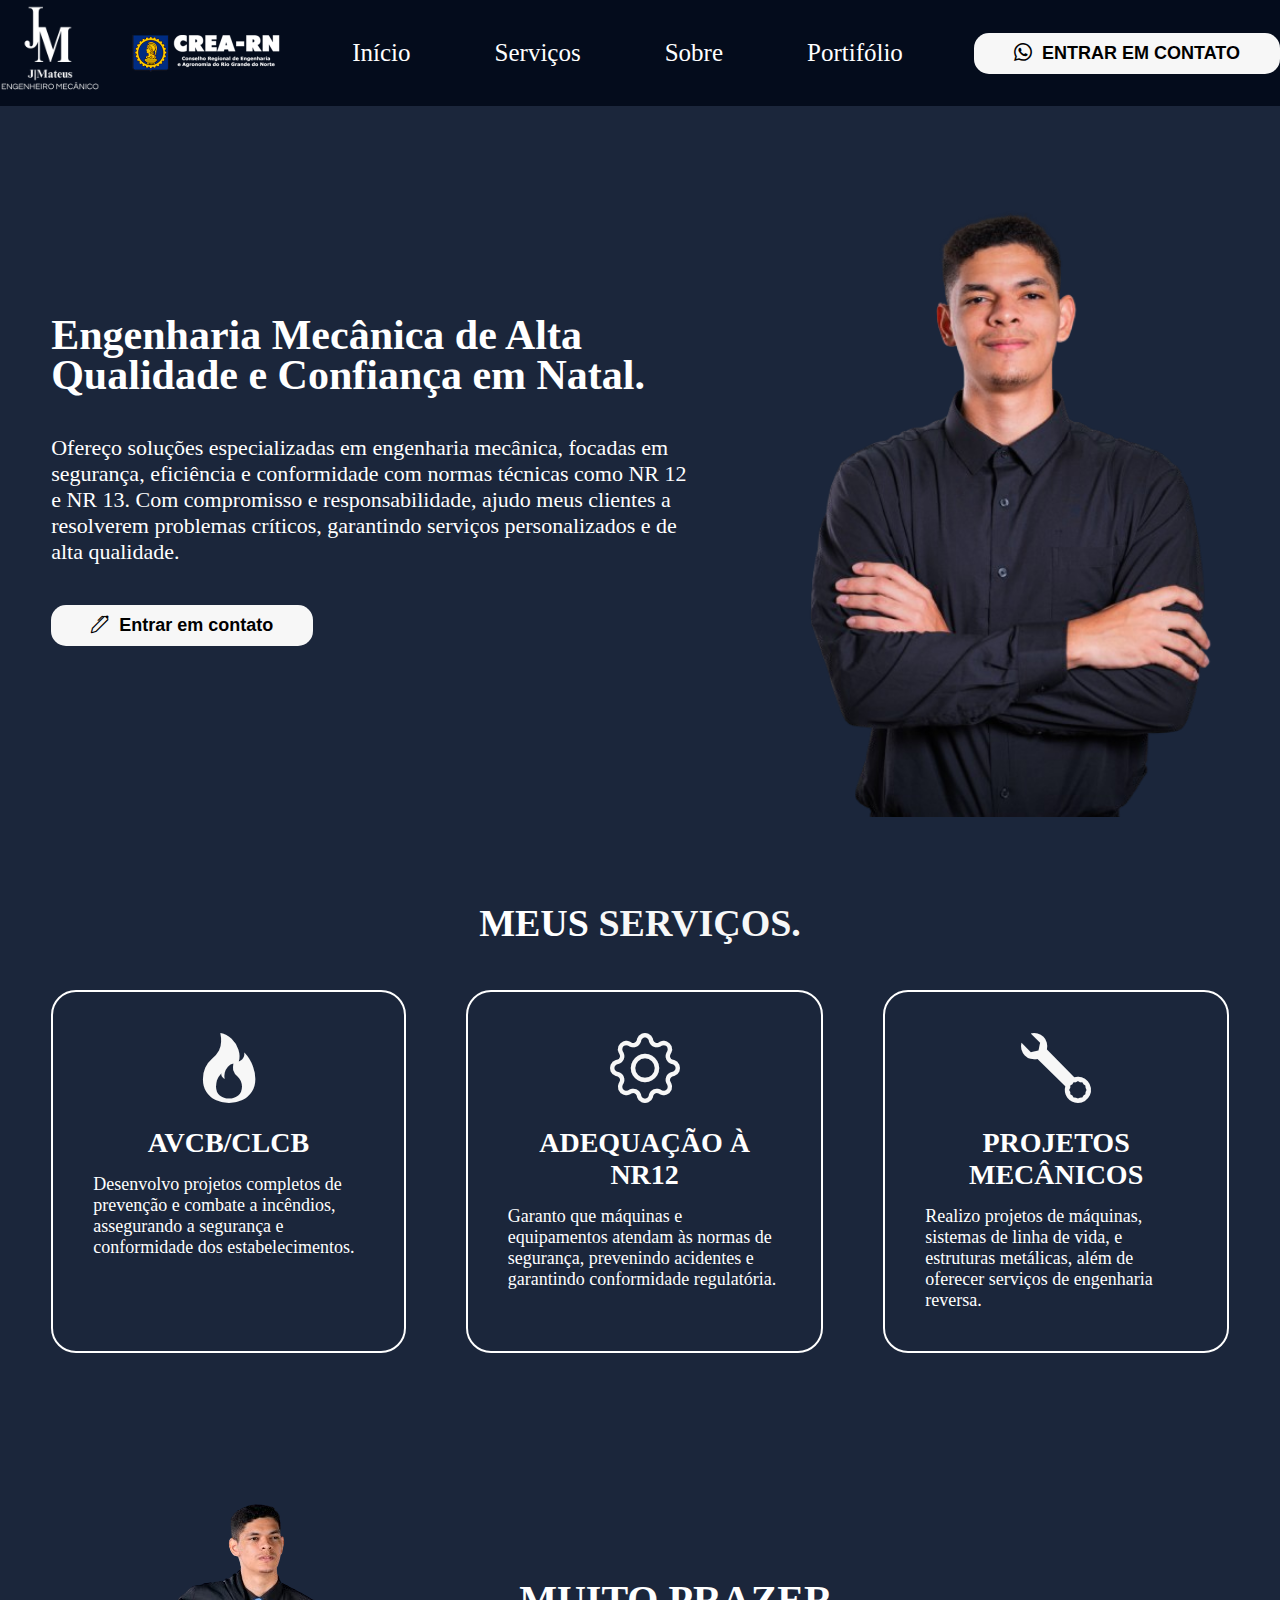
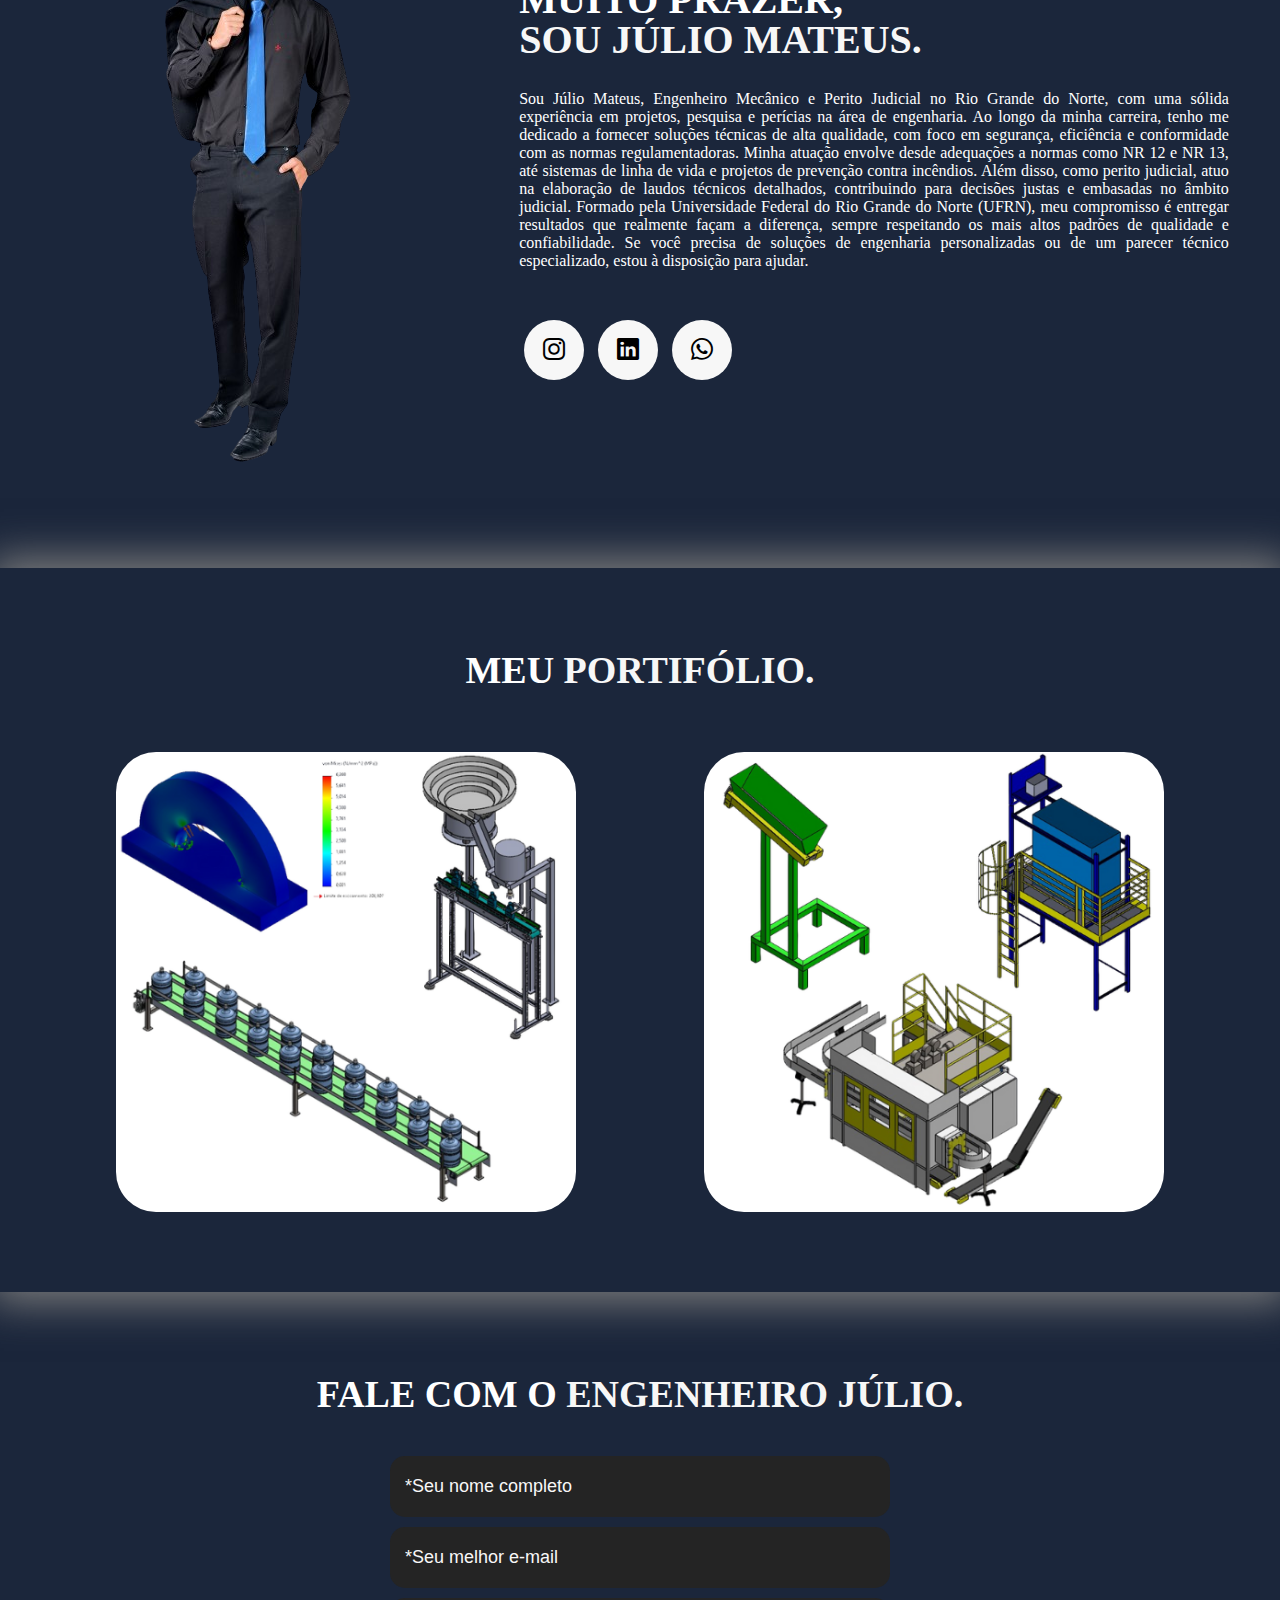
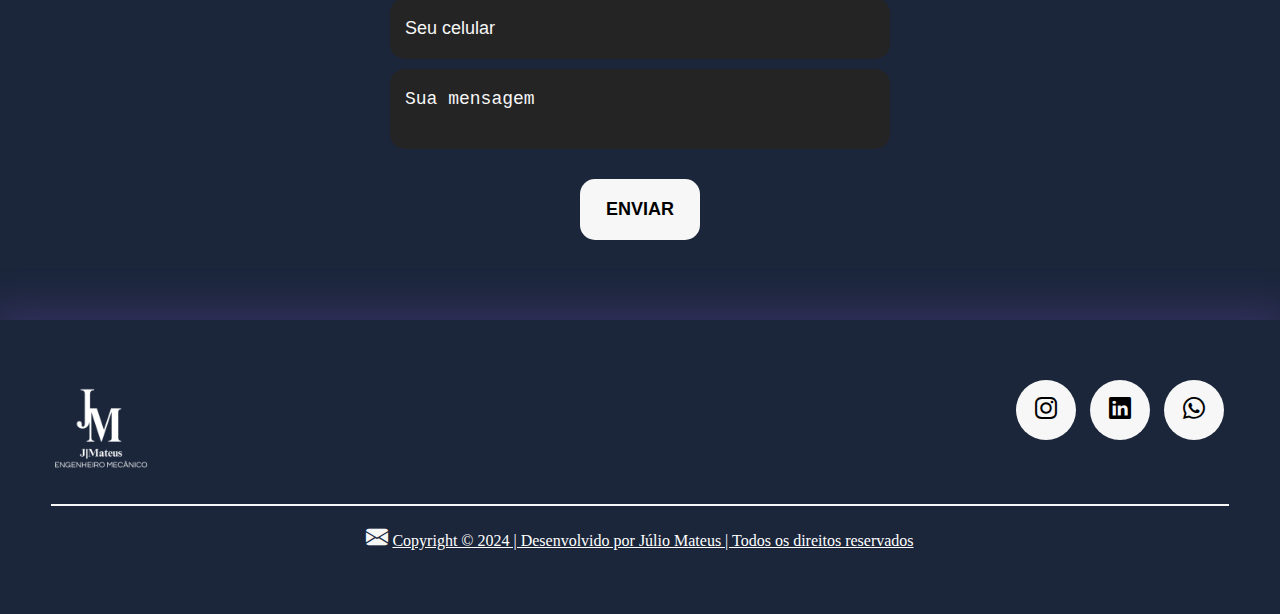
==== commit ddbad0d7: "Update index.html" ====
--- a/index.html
+++ b/index.html
@@ -193,7 +193,7 @@
 
         <section class="formulario">
             <div class="interface">
-                <h2 class="titulo">FALE COM O <span>ENGENHEIRO.</span></h2>
+                <h2 class="titulo">FALE COM O <span>ENGENHEIRO JÚLIO.</span></h2>
                 <!-- <form action="https://api.staticforms.xyz/submit" method="post"> -->
                 <form action="https://formsubmit.co/juliodev555@gmail.com" method="POST">
 
--- a/style.css
+++ b/style.css
@@ -4,9 +4,10 @@
 
     --maintheme: #1B263B;
     --botoes: #F7F7F7;
-    --botoesborda: #60fa6833;
+    --botoesborda: #a360fa33;
     --letras: #FFF;
     --cabecalho: #040c1c;
+    --Portifolio-letra: black;
     /* Adicione mais variáveis conforme necessário */
 }
 
@@ -67,6 +68,10 @@
     display: flex;
 }
 
+.btn-contato a {
+    text-decoration: none; /* Remove sublinhado do link */
+}
+
 .btn-contato button {
     padding: 10px 40px;
     font-size: 18px;
@@ -76,6 +81,11 @@
     border-radius: 15px;
     cursor: pointer;
     transition: .2s;
+    display: flex;
+    align-items: center;
+    justify-content: center;
+    gap: 10px; /* Espaço entre o ícone e o texto */
+    text-decoration: none; /* Remove qualquer sublinhado no botão */
 
 }
 
@@ -191,7 +201,7 @@
 }
 
 
-.topo-do-site .img-topo-site img {
+/* .topo-do-site .img-topo-site img {
     position: relative;
     animation: flutuar 2s ease-in-out infinite alternate;
 }
@@ -205,7 +215,7 @@
     100% {
         top: 30px;
     }
-}
+} */
 
 
 /* ESTILO DAS ESPECIALIDADES */
@@ -227,6 +237,7 @@
     border-radius: 25px;
     margin-top: 45px;
     transition: .2s;
+    text-align: center;
 }
 
 /* 
@@ -239,6 +250,7 @@
 .especialidades .especialidades-box i {
     font-size: 70px;
     color: var(--botoes);
+    /* display: inline-block; */
 
 }
 
@@ -250,6 +262,7 @@
 
 .especialidades .especialidades-box p {
     font-size: 18px;
+    text-align: left;
     /* margin: 15px 0; */
 
 }
@@ -284,7 +297,7 @@
 .sobre .txt-sobre p {
     /* margin: 20px; */
     text-align: justify;
-    margin-bottom: 30px
+    margin-bottom: 50px
 }
 
 .btn-social button {
@@ -315,7 +328,7 @@
 }
 
 .img-port {
-    width: 360px;
+    width: 460px;
     height: 460px;
     background-color: var(--botoes);
     background-size: cover;
@@ -342,9 +355,9 @@
     display: flex;
     align-items: center;
     justify-content: center;
-    font-size: 24px;
+    font-size: 48px;
     font-weight: 600;
-    color: #fff;
+    color: var(--cabecalho);
     opacity: 0;
     transition: .5s;
 }
@@ -428,6 +441,7 @@
 footer .line-footer {
     padding: 20px 0;
     /* border-bottom: 2px solid var(--botoes); */
+    text-align: center;
 }
 
 .borda {
@@ -530,6 +544,7 @@
     .img-port {
         width: 100%;
         max-width: 360px;
+        max-height: 360px;
         margin: 0 auto;
     }
 
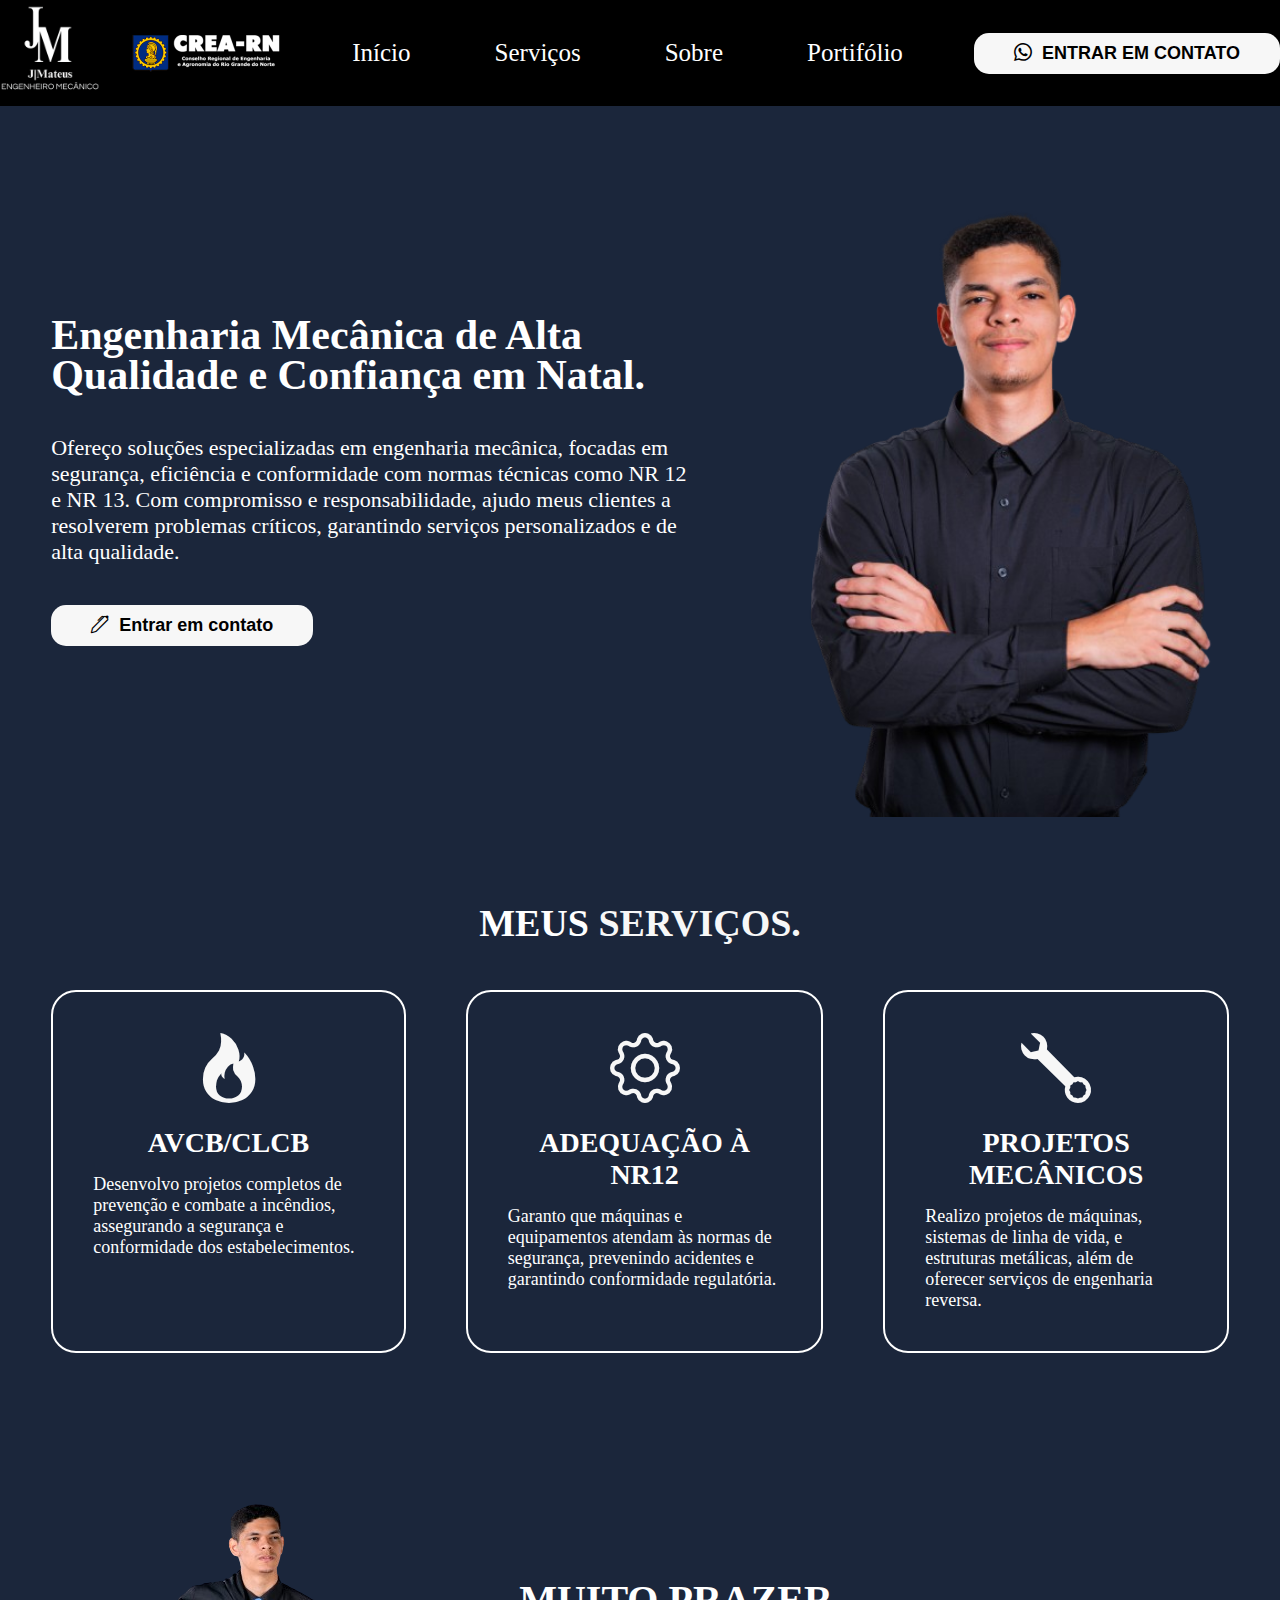
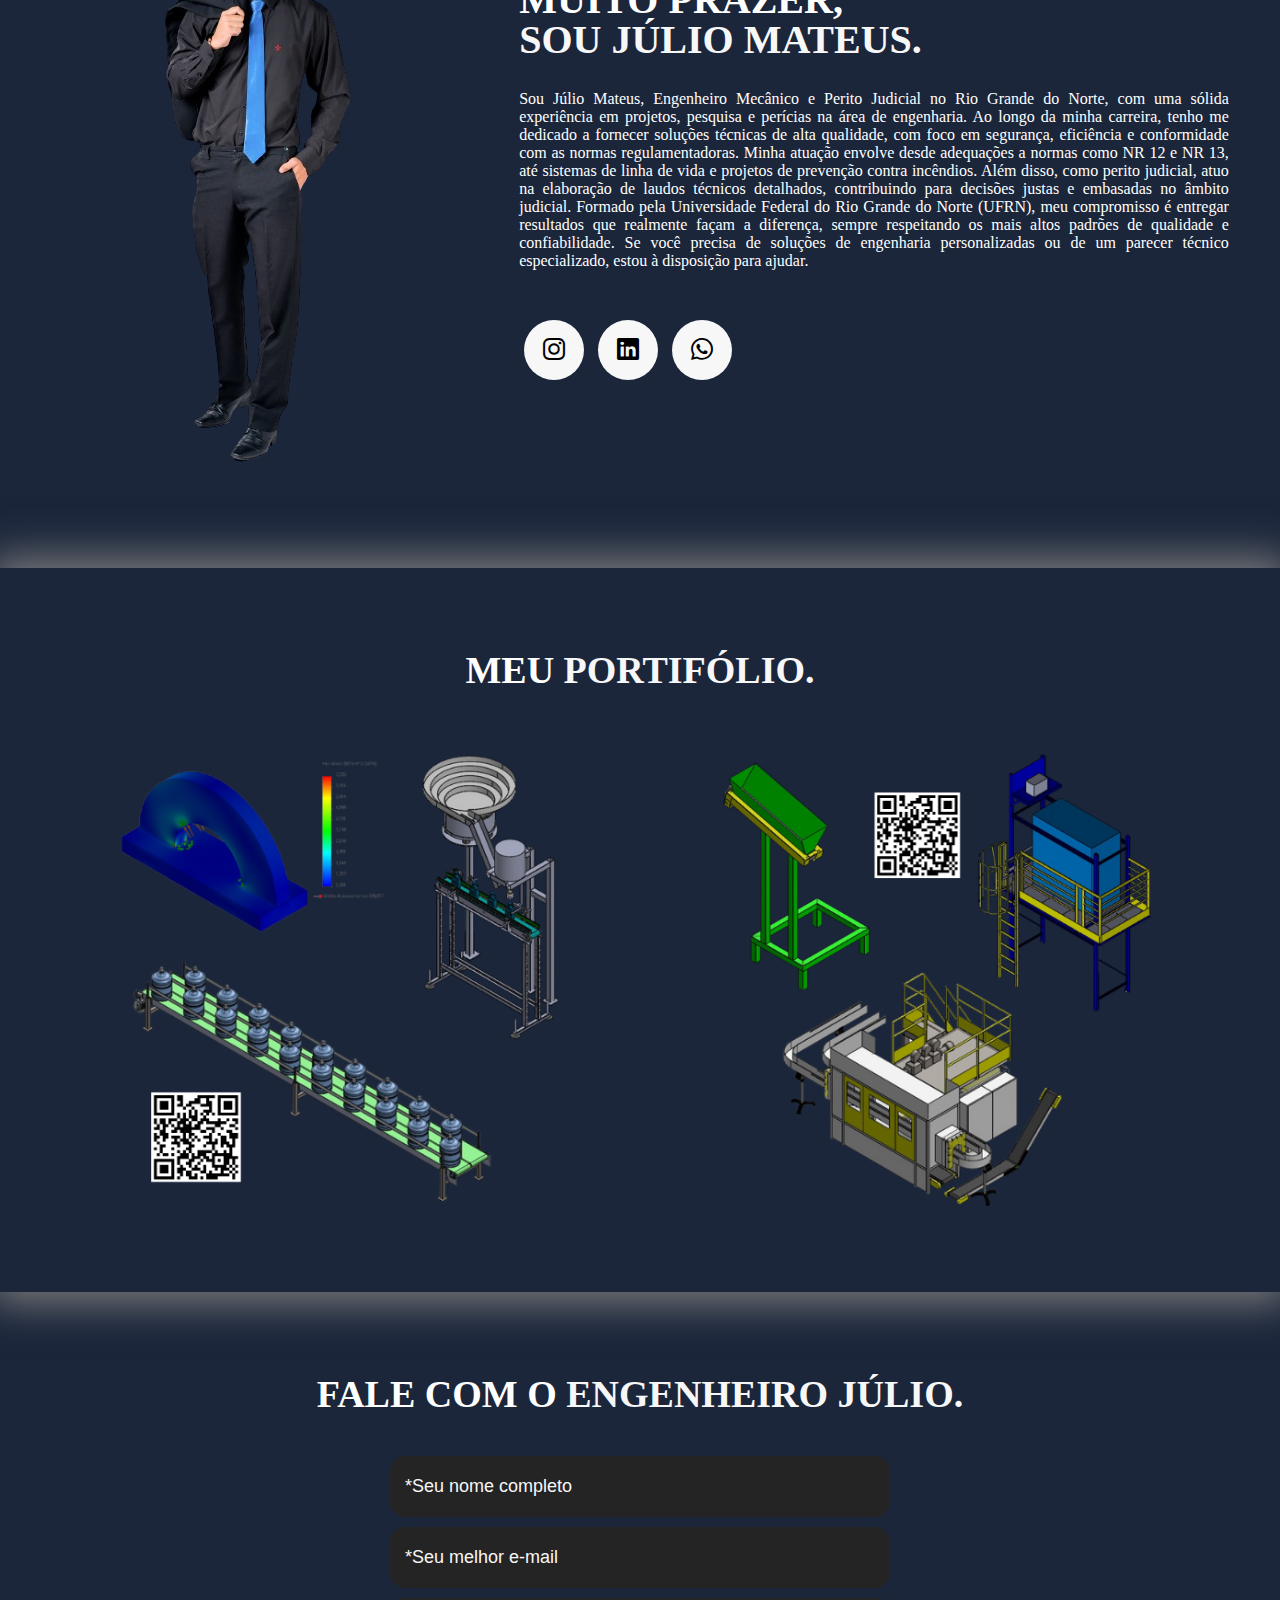
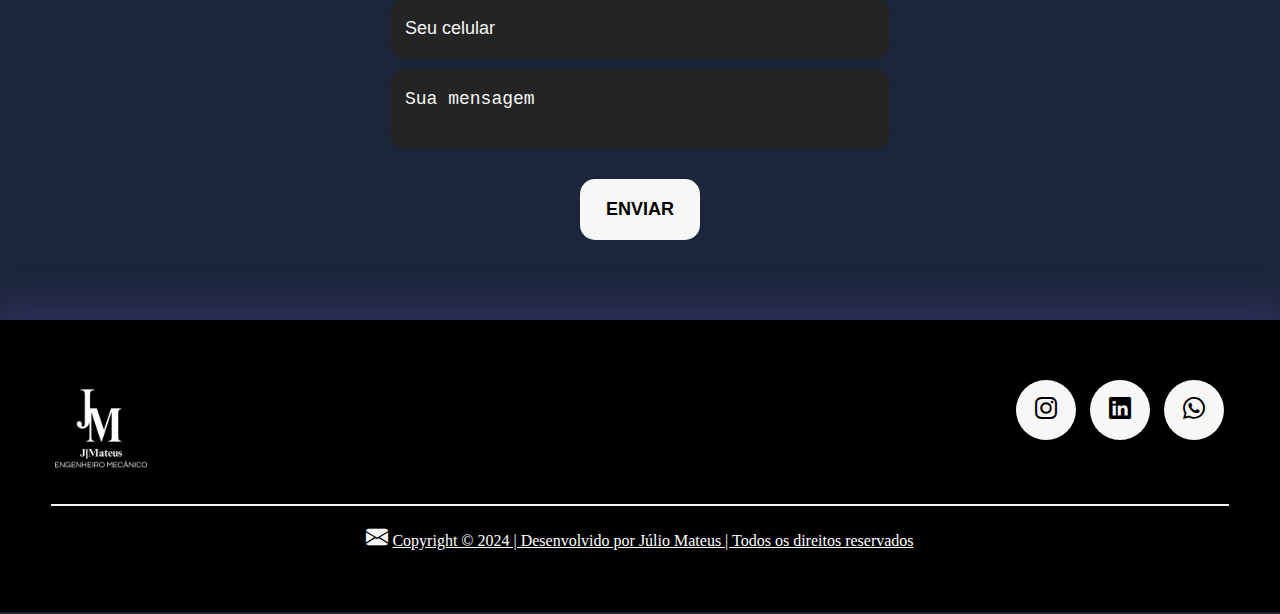
==== commit 18faaf3a: "Update index.html" ====
--- a/index.html
+++ b/index.html
@@ -3,6 +3,17 @@
 <head>
     <meta charset="UTF-8">
     <meta name="viewport" content="width=device-width, initial-scale=1.0">
+
+
+        <!-- Google tag (gtag.js) -->
+    <script async src="https://www.googletagmanager.com/gtag/js?id=G-8CVKGHR2E0"></script>
+    <script>
+      window.dataLayer = window.dataLayer || [];
+      function gtag(){dataLayer.push(arguments);}
+      gtag('js', new Date());
+    
+      gtag('config', 'G-8CVKGHR2E0');
+    </script>
     <!-- GOOGLE FONTS -->
     <link rel="preconnect" href="https://fonts.googleapis.com">
     <link rel="preconnect" href="https://fonts.gstatic.com" crossorigin>
--- a/style.css
+++ b/style.css
@@ -6,7 +6,8 @@
     --botoes: #F7F7F7;
     --botoesborda: #a360fa33;
     --letras: #FFF;
-    --cabecalho: #040c1c;
+    /* --cabecalho: #040c1c; */
+    --cabecalho: black;
     --Portifolio-letra: black;
     /* Adicione mais variáveis conforme necessário */
 }
@@ -330,7 +331,7 @@
 .img-port {
     width: 460px;
     height: 460px;
-    background-color: var(--botoes);
+    background-color: var(--maintheme);
     background-size: cover;
     background-position: 100% 0%;
     transition: 8s;
@@ -357,7 +358,7 @@
     justify-content: center;
     font-size: 48px;
     font-weight: 600;
-    color: var(--cabecalho);
+    color: var(--botoes);
     opacity: 0;
     transition: .5s;
 }
@@ -432,6 +433,7 @@
 footer {
     padding: 40px 4%;
     box-shadow: 0 0 40px 10px var(--botoesborda);
+    background-color: var(--cabecalho);
 }
 
 footer .flex {
